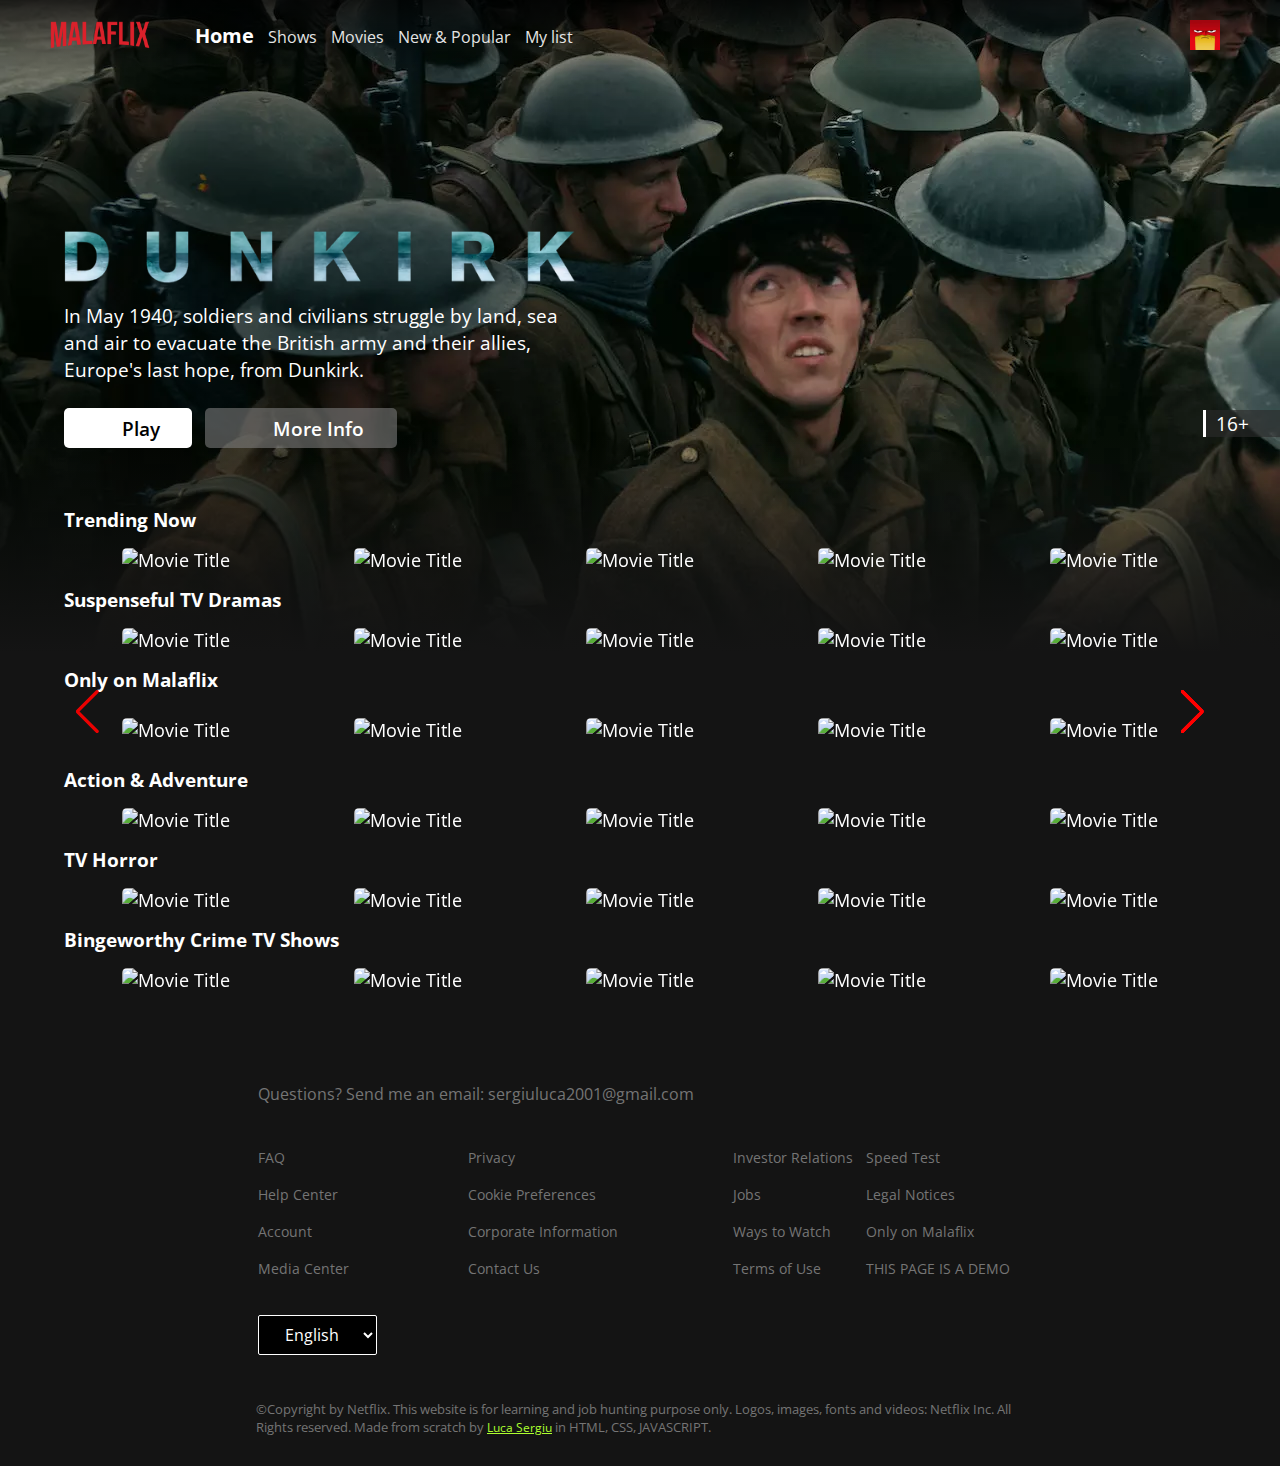
==== pages/browse.html @ c10a86ba "Add files via upload" ====
<!DOCTYPE html>
<html lang="en">
<head>
    <meta charset="UTF-8">
    <meta http-equiv="X-UA-Compatible" content="IE=edge">
    <meta name="viewport" content="width=device-width,initial-scale=1,maximum-scale=1,user-scalable=no">
    <meta http-equiv="X-UA-Compatible" content="IE=edge,chrome=1">
    <meta name="HandheldFriendly" content="true">
    <meta name="Description" content="Malaflix - Profiles">
    <title>Malaflix - Browse</title>
    <link rel="icon" href="/images/icon.webp">
    <meta content="watch movies, movies online, watch TV, TV online, TV shows online, watch TV shows, stream movies, stream tv, instant streaming, watch online, movies, watch movies Romania, watch TV online, no download, full length movies" name="keywords">
    <meta content="Watch Malaflix movies &amp; TV shows online or stream right to your smart TV, game console, PC, Mac, mobile, tablet and more." name="description">
    <link rel="stylesheet" href="/css/browse.css" type="text/css">
    <script type="module" src="https://unpkg.com/ionicons@5.5.2/dist/ionicons/ionicons.esm.js"></script>
    <script nomodule src="https://unpkg.com/ionicons@5.5.2/dist/ionicons/ionicons.js"></script>

    <link rel="stylesheet" href="https://unpkg.com/swiper/swiper-bundle.css" />
    <link rel="stylesheet" href="https://unpkg.com/swiper/swiper-bundle.min.css" />

    <script src="https://unpkg.com/swiper/swiper-bundle.js"></script>
    <script src="https://unpkg.com/swiper/swiper-bundle.min.js"></script>
    <!-- Include Handlebars from a CDN -->
    <script src="https://cdn.jsdelivr.net/npm/handlebars@latest/dist/handlebars.js"></script>

</head>
<body>
    <div id="header" class="">
            <div class="hleft">
                    <div class="menu-box">
                        <div id="btn-menu" class="dropbtn-menu" onclick="show2()">
                            <button>
                                <ion-icon name="menu"></ion-icon>
                            </button>                            
                        </div>                     
                        <div id="drp-cont-menu" class="dropdown-content-menu">
                            <div class="links-3">
                                <a class="active" href="#">Home</a>    
                                <a href="#">Shows</a>   
                                <a href="#">Movies</a>         
                                <a href="#">New & Popular</a>
                                <a href="#">My list</a>
                            </div>
                        </div>
                    </div>     
                <a href="#main">
                    <img id="logoimg" class="logo" src="/images/malaflix-logo.webp" alt="">
                </a>
                <div class="links">
                    <a class="active" href="#">Home</a>    
                    <a href="#">Shows</a>   
                    <a href="#">Movies</a>         
                    <a href="#">New & Popular</a>
                    <a href="#">My list</a>
                </div>
                <div class="links-drp" onclick="shown4()">
                    <a class="browse-link" href="#">Browse</a>
                    <div id="browse-lk" class="links links-2">
                        <a class="active" href="#">Home</a>    
                        <a href="#">Shows</a>   
                        <a href="#">Movies</a>         
                        <a href="#">New & Popular</a>
                        <a href="#">My list</a>
                    </div>                    
                </div>
            </div>
            <div class="hright">
                <div class="search-box">
                        <form id="search-form" action="GET">
                            <input class="search-input-hidden" type="search" name="" id="search-input" placeholder="Titles, persons, genres">
                        </form>                      
                    <button onclick="show()">                      
                        <ion-icon name="search-sharp"></ion-icon>
                    </button>
                </div>
                <div class="notification-box">
                    <div class="dropdown-notfication">
                        <div class="dropbtn-notification" onclick="shown1()">
                            <button>
                                <ion-icon name="notifications-sharp"></ion-icon>
                            </button>                            
                        </div>
                        <div id="not-main-div" class="arrow-drp">
                            <div class="arrow">
                                <ion-icon name="caret-up-sharp"></ion-icon>
                            </div>                        
                        <div class="dropdown-content-notification">
                            <div class="card">
                                <img src="/images/notification-1.webp" alt="">
                                <div class="card-text">
                                    <p class="card-header">Reminder: New arrival!</p>
                                    <p class="card-main">Apollo 11</p>
                                    <p class="card-footer">4 days ago</p>
                                </div>
                            </div>
                            <div class="card">
                                <img src="/images/notification-2.webp" alt="">
                                <div class="card-text">
                                    <p class="card-header">Available now!</p>
                                    <p class="card-main">Season 2</p>
                                    <p class="card-footer">1 month ago</p>
                                </div>
                            </div>
                            <div class="card">
                                <img src="/images/notification-3.webp" alt="">
                                <div class="card-text">
                                    <p class="card-header">Reminder: New arrival!</p>
                                    <p class="card-main">Ex Machina</p>
                                    <p class="card-footer">3 weeks ago</p>
                                </div>
                            </div>         
                            <div class="card">
                                <img src="/images/notification-4.webp" alt="">
                                <div class="card-text">
                                    <p class="card-header">Available now!</p>
                                    <p class="card-main">Season 3</p>
                                    <p class="card-footer">2 months ago</p>
                                </div>
                            </div>
                            <div class="card">
                                <img src="/images/notification-5.webp" alt="">
                                <div class="card-text">
                                    <p class="card-header">Reminder: New arrival!</p>
                                    <p class="card-main">Awake</p>
                                    <p class="card-footer">1 week ago</p>
                                </div>
                            </div>                                                                                                       
                        </div>                            

                        </div>
                    </div>
                </div>
                <div class="top-settings">
                    <div class="dropdown">
                        <div class="dropbtn" onclick="shown3();rotate2()" onmouseover="rotate1()" onmouseout="rotate1()">
                            <img src="/images/Avatar_07.webp" alt="">
                            <ion-icon id="prof-arrow" class="" name="caret-down-sharp"></ion-icon>
                        </div>
                        <div id="prof-cont" class="dropdown-content" onmouseover="rotate1()" onmouseout="rotate1()">
                            <div class="drp-content">
                                <div class="all-profiles">
                                    <div class="profile">
                                    <img src="/images/Avatar_01.webp" alt="">
                                    <p>Luca Sergiu 1</p>
                                    </div>
                                    <div class="profile">
                                    <img src="/images/Avatar_07.webp" alt="">
                                    <p>Luca Sergiu 2</p>
                                    </div>
                                    <div class="profile">
                                    <img src="/images/Avatar_03.webp" alt="">
                                    <p>Luca Sergiu 3</p>
                                    </div>
                                </div>
                                <div class="manage">
                                    <a href="#">Manage profiles</a> 
                                </div>                                                 
                                <hr>
                                <div class="account-part-menu">
                                    
                                    <div class="acc-a">
                                        <a href="#">Account</a> 
                                    </div> 
                                    <div class="acc-a">
                                        <a href="#">Help Center</a> 
                                    </div> 
                                    <div class="acc-a">
                                        <a href="/index.html">Sign out of Malaflix</a> 
                                </div>                                                                     
                                </div>
                                </div>
                        </div>

                    </div>
                </div>
            </div>
    </div>
    <div id="main">
        <div class="billboard">         
            <div class="image-and-video">
                <div class="title-bg-1">
                </div>
                <div class="title-bg-2">
                </div>                   
                <div id="ti" class="title-image show-billboard">
                    <img  src="/images/browse-images/title-image.webp" alt="">
                </div>
                <div id="tv" class="title-video">
                    <video id="tvp" src="/videos/dunkirk.webm" playinline muted></video>
                </div>
            </div>

            <div id="ldn" class="logo-description">
                <div id="t-logo" class="title-logo">
                    <img src="/images/browse-images/title-logo.webp" alt="">
                </div>
                <div id="t-description" class="title-description">
                    <p>In May 1940, soldiers and civilians struggle by land, sea and air to evacuate the British army and their allies, Europe's last hope, from Dunkirk.</p>
                </div>
                <div class="title-buttons">
                    <div class="play-btn">
                        <ion-icon name="play"></ion-icon>
                        <a href="#">Play</a>
                    </div>
                    <div class="more-info-btn">
                        <ion-icon name="information-circle-outline"></ion-icon>
                        <a href="#">More Info</a>
                    </div>
                </div>                
            </div>
            <div class="rva-buttons">
                <div class="replay-volume-buttons">
                    <ion-icon id="replay" name="reload-circle-outline"></ion-icon>
                    <ion-icon id="volume-on" name="volume-high-outline"></ion-icon>
                    <ion-icon id="volume-off" name="volume-mute-outline"></ion-icon>
                </div>
                <div class="age-block">
                    <p><span class="age"></span>16+</span></p>
                </div>                
            </div>
        </div>
    </div>

    <div class="sliders">
    <div class="malaflix-slider">
    <h2>Trending Now</h2>
    <div class="swiper-container swiper-container-normal">
        <div class="swiper-wrapper">
        <div class="swiper-slide" >
            <img src="" alt="Movie Title">
            <video preload="none" src="" alt="movie-video" playinline></video>
            <div class="video-details">
                <div class="video-details-buttons">
                    <div class="main-video-btns">
                        <ion-icon class="play" name="play" onclick="videoBtnPlay(this)"></ion-icon>
                        <ion-icon class="add" name="add" onclick="videoBtnAdd(this)"></ion-icon>
                        <ion-icon class="like" name="heart-outline" onclick="videoBtnLike(this)"></ion-icon>
                        <ion-icon class="dislike" name="heart-dislike-outline" onclick="videoBtnDislike(this)"></ion-icon>
                    </div>
                    <div class="info-right-btn">
                        <ion-icon name="chevron-down-outline"></ion-icon>
                    </div>                                                                                                                
                    
                </div>
                <div class="video-rating">
                    <p class="match"><span class="match-percent">98</span>% Match</p>
                    <p class="age">16+</p>
                    <p class="seasons">1 Season</p>
                    <p class="quality">HD</p>
                </div>
                <div class="video-genres">
                    <ul>
                        <li><span class="genre1">Dark</span></li>
                        <li><span class="genre2">Docuseries</span></li>
                        <li><span class="genre3">War</span></li>
                    </ul>                        
                </div>
            </div>            
        </div>
        <div class="swiper-slide" >
            <img src="" alt="Movie Title">
            <video preload="none" src="" alt="movie-video" playinline></video>
            <div class="video-details">
                <div class="video-details-buttons">
                    <div class="main-video-btns">
                        <ion-icon class="play" name="play" onclick="videoBtnPlay(this)"></ion-icon>
                        <ion-icon class="add" name="add" onclick="videoBtnAdd(this)"></ion-icon>
                        <ion-icon class="like" name="heart-outline" onclick="videoBtnLike(this)"></ion-icon>
                        <ion-icon class="dislike" name="heart-dislike-outline" onclick="videoBtnDislike(this)"></ion-icon>
                    </div>
                    <div class="info-right-btn">
                        <ion-icon name="chevron-down-outline"></ion-icon>
                    </div>                                                                                                                
                    
                </div>
                <div class="video-rating">
                    <p class="match"><span class="match-percent">98</span>% Match</p>
                    <p class="age">16+</p>
                    <p class="seasons">1 Season</p>
                    <p class="quality">HD</p>
                </div>
                <div class="video-genres">
                    <ul>
                        <li><span class="genre1">Dark</span></li>
                        <li><span class="genre2">Docuseries</span></li>
                        <li><span class="genre3">War</span></li>
                    </ul>                        
                </div>
            </div>            
        </div>
        <div class="swiper-slide" >
            <img src="" alt="Movie Title">
            <video preload="none" src="" alt="movie-video" playinline></video>
            <div class="video-details">
                <div class="video-details-buttons">
                    <div class="main-video-btns">
                        <ion-icon class="play" name="play" onclick="videoBtnPlay(this)"></ion-icon>
                        <ion-icon class="add" name="add" onclick="videoBtnAdd(this)"></ion-icon>
                        <ion-icon class="like" name="heart-outline" onclick="videoBtnLike(this)"></ion-icon>
                        <ion-icon class="dislike" name="heart-dislike-outline" onclick="videoBtnDislike(this)"></ion-icon>
                    </div>
                    <div class="info-right-btn">
                        <ion-icon name="chevron-down-outline"></ion-icon>
                    </div>                                                                                                                
                    
                </div>
                <div class="video-rating">
                    <p class="match"><span class="match-percent">98</span>% Match</p>
                    <p class="age">16+</p>
                    <p class="seasons">1 Season</p>
                    <p class="quality">HD</p>
                </div>
                <div class="video-genres">
                    <ul>
                        <li><span class="genre1">Dark</span></li>
                        <li><span class="genre2">Docuseries</span></li>
                        <li><span class="genre3">War</span></li>
                    </ul>                        
                </div>
            </div>            
        </div>
        <div class="swiper-slide" >
            <img src="" alt="Movie Title">
            <video preload="none" src="" alt="movie-video" playinline></video>
            <div class="video-details">
                <div class="video-details-buttons">
                    <div class="main-video-btns">
                        <ion-icon class="play" name="play" onclick="videoBtnPlay(this)"></ion-icon>
                        <ion-icon class="add" name="add" onclick="videoBtnAdd(this)"></ion-icon>
                        <ion-icon class="like" name="heart-outline" onclick="videoBtnLike(this)"></ion-icon>
                        <ion-icon class="dislike" name="heart-dislike-outline" onclick="videoBtnDislike(this)"></ion-icon>
                    </div>
                    <div class="info-right-btn">
                        <ion-icon name="chevron-down-outline"></ion-icon>
                    </div>                                                                                                                
                    
                </div>
                <div class="video-rating">
                    <p class="match"><span class="match-percent">98</span>% Match</p>
                    <p class="age">16+</p>
                    <p class="seasons">1 Season</p>
                    <p class="quality">HD</p>
                </div>
                <div class="video-genres">
                    <ul>
                        <li><span class="genre1">Dark</span></li>
                        <li><span class="genre2">Docuseries</span></li>
                        <li><span class="genre3">War</span></li>
                    </ul>                        
                </div>
            </div>            
        </div>
        <div class="swiper-slide" >
            <img src="" alt="Movie Title">
            <video preload="none" src="" alt="movie-video" playinline></video>
            <div class="video-details">
                <div class="video-details-buttons">
                    <div class="main-video-btns">
                        <ion-icon class="play" name="play" onclick="videoBtnPlay(this)"></ion-icon>
                        <ion-icon class="add" name="add" onclick="videoBtnAdd(this)"></ion-icon>
                        <ion-icon class="like" name="heart-outline" onclick="videoBtnLike(this)"></ion-icon>
                        <ion-icon class="dislike" name="heart-dislike-outline" onclick="videoBtnDislike(this)"></ion-icon>
                    </div>
                    <div class="info-right-btn">
                        <ion-icon name="chevron-down-outline"></ion-icon>
                    </div>                                                                                                                
                    
                </div>
                <div class="video-rating">
                    <p class="match"><span class="match-percent">98</span>% Match</p>
                    <p class="age">16+</p>
                    <p class="seasons">1 Season</p>
                    <p class="quality">HD</p>
                </div>
                <div class="video-genres">
                    <ul>
                        <li><span class="genre1">Dark</span></li>
                        <li><span class="genre2">Docuseries</span></li>
                        <li><span class="genre3">War</span></li>
                    </ul>                        
                </div>
            </div>            
        </div>
        <div class="swiper-slide" >
            <img src="" alt="Movie Title">
            <video preload="none" src="" alt="movie-video" playinline></video>
            <div class="video-details">
                <div class="video-details-buttons">
                    <div class="main-video-btns">
                        <ion-icon class="play" name="play" onclick="videoBtnPlay(this)"></ion-icon>
                        <ion-icon class="add" name="add" onclick="videoBtnAdd(this)"></ion-icon>
                        <ion-icon class="like" name="heart-outline" onclick="videoBtnLike(this)"></ion-icon>
                        <ion-icon class="dislike" name="heart-dislike-outline" onclick="videoBtnDislike(this)"></ion-icon>
                    </div>
                    <div class="info-right-btn">
                        <ion-icon name="chevron-down-outline"></ion-icon>
                    </div>                                                                                                                
                    
                </div>
                <div class="video-rating">
                    <p class="match"><span class="match-percent">98</span>% Match</p>
                    <p class="age">16+</p>
                    <p class="seasons">1 Season</p>
                    <p class="quality">HD</p>
                </div>
                <div class="video-genres">
                    <ul>
                        <li><span class="genre1">Dark</span></li>
                        <li><span class="genre2">Docuseries</span></li>
                        <li><span class="genre3">War</span></li>
                    </ul>                        
                </div>
            </div>            
        </div>
        <div class="swiper-slide" >
            <img src="" alt="Movie Title">
            <video preload="none" src="" alt="movie-video" playinline></video>
            <div class="video-details">
                <div class="video-details-buttons">
                    <div class="main-video-btns">
                        <ion-icon class="play" name="play" onclick="videoBtnPlay(this)"></ion-icon>
                        <ion-icon class="add" name="add" onclick="videoBtnAdd(this)"></ion-icon>
                        <ion-icon class="like" name="heart-outline" onclick="videoBtnLike(this)"></ion-icon>
                        <ion-icon class="dislike" name="heart-dislike-outline" onclick="videoBtnDislike(this)"></ion-icon>
                    </div>
                    <div class="info-right-btn">
                        <ion-icon name="chevron-down-outline"></ion-icon>
                    </div>                                                                                                                
                    
                </div>
                <div class="video-rating">
                    <p class="match"><span class="match-percent">98</span>% Match</p>
                    <p class="age">16+</p>
                    <p class="seasons">1 Season</p>
                    <p class="quality">HD</p>
                </div>
                <div class="video-genres">
                    <ul>
                        <li><span class="genre1">Dark</span></li>
                        <li><span class="genre2">Docuseries</span></li>
                        <li><span class="genre3">War</span></li>
                    </ul>                        
                </div>
            </div>            
        </div>
        <div class="swiper-slide" >
            <img src="" alt="Movie Title">
            <video preload="none" src="" alt="movie-video" playinline></video>
            <div class="video-details">
                <div class="video-details-buttons">
                    <div class="main-video-btns">
                        <ion-icon class="play" name="play" onclick="videoBtnPlay(this)"></ion-icon>
                        <ion-icon class="add" name="add" onclick="videoBtnAdd(this)"></ion-icon>
                        <ion-icon class="like" name="heart-outline" onclick="videoBtnLike(this)"></ion-icon>
                        <ion-icon class="dislike" name="heart-dislike-outline" onclick="videoBtnDislike(this)"></ion-icon>
                    </div>
                    <div class="info-right-btn">
                        <ion-icon name="chevron-down-outline"></ion-icon>
                    </div>                                                                                                                
                    
                </div>
                <div class="video-rating">
                    <p class="match"><span class="match-percent">98</span>% Match</p>
                    <p class="age">16+</p>
                    <p class="seasons">1 Season</p>
                    <p class="quality">HD</p>
                </div>
                <div class="video-genres">
                    <ul>
                        <li><span class="genre1">Dark</span></li>
                        <li><span class="genre2">Docuseries</span></li>
                        <li><span class="genre3">War</span></li>
                    </ul>                        
                </div>
            </div>            
        </div>
        <div class="swiper-slide" >
            <img src="" alt="Movie Title">
            <video preload="none" src="" alt="movie-video" playinline></video>
            <div class="video-details">
                <div class="video-details-buttons">
                    <div class="main-video-btns">
                        <ion-icon class="play" name="play" onclick="videoBtnPlay(this)"></ion-icon>
                        <ion-icon class="add" name="add" onclick="videoBtnAdd(this)"></ion-icon>
                        <ion-icon class="like" name="heart-outline" onclick="videoBtnLike(this)"></ion-icon>
                        <ion-icon class="dislike" name="heart-dislike-outline" onclick="videoBtnDislike(this)"></ion-icon>
                    </div>
                    <div class="info-right-btn">
                        <ion-icon name="chevron-down-outline"></ion-icon>
                    </div>                                                                                                                
                    
                </div>
                <div class="video-rating">
                    <p class="match"><span class="match-percent">98</span>% Match</p>
                    <p class="age">16+</p>
                    <p class="seasons">1 Season</p>
                    <p class="quality">HD</p>
                </div>
                <div class="video-genres">
                    <ul>
                        <li><span class="genre1">Dark</span></li>
                        <li><span class="genre2">Docuseries</span></li>
                        <li><span class="genre3">War</span></li>
                    </ul>                        
                </div>
            </div>            
        </div>
        <div class="swiper-slide" >
            <img src="" alt="Movie Title">
            <video preload="none" src="" alt="movie-video" playinline></video>
            <div class="video-details">
                <div class="video-details-buttons">
                    <div class="main-video-btns">
                        <ion-icon class="play" name="play" onclick="videoBtnPlay(this)"></ion-icon>
                        <ion-icon class="add" name="add" onclick="videoBtnAdd(this)"></ion-icon>
                        <ion-icon class="like" name="heart-outline" onclick="videoBtnLike(this)"></ion-icon>
                        <ion-icon class="dislike" name="heart-dislike-outline" onclick="videoBtnDislike(this)"></ion-icon>
                    </div>
                    <div class="info-right-btn">
                        <ion-icon name="chevron-down-outline"></ion-icon>
                    </div>                                                                                                                
                    
                </div>
                <div class="video-rating">
                    <p class="match"><span class="match-percent">98</span>% Match</p>
                    <p class="age">16+</p>
                    <p class="seasons">1 Season</p>
                    <p class="quality">HD</p>
                </div>
                <div class="video-genres">
                    <ul>
                        <li><span class="genre1">Dark</span></li>
                        <li><span class="genre2">Docuseries</span></li>
                        <li><span class="genre3">War</span></li>
                    </ul>                        
                </div>
            </div>            
        </div>
        <div class="swiper-slide" >
            <img src="" alt="Movie Title">
            <video preload="none" src="" alt="movie-video" playinline></video>
            <div class="video-details">
                <div class="video-details-buttons">
                    <div class="main-video-btns">
                        <ion-icon class="play" name="play" onclick="videoBtnPlay(this)"></ion-icon>
                        <ion-icon class="add" name="add" onclick="videoBtnAdd(this)"></ion-icon>
                        <ion-icon class="like" name="heart-outline" onclick="videoBtnLike(this)"></ion-icon>
                        <ion-icon class="dislike" name="heart-dislike-outline" onclick="videoBtnDislike(this)"></ion-icon>
                    </div>
                    <div class="info-right-btn">
                        <ion-icon name="chevron-down-outline"></ion-icon>
                    </div>                                                                                                                
                    
                </div>
                <div class="video-rating">
                    <p class="match"><span class="match-percent">98</span>% Match</p>
                    <p class="age">16+</p>
                    <p class="seasons">1 Season</p>
                    <p class="quality">HD</p>
                </div>
                <div class="video-genres">
                    <ul>
                        <li><span class="genre1">Dark</span></li>
                        <li><span class="genre2">Docuseries</span></li>
                        <li><span class="genre3">War</span></li>
                    </ul>                        
                </div>
            </div>            
        </div>                                                                                
        
        </div>
        <div class="swiper-button-next"></div>
        <div class="swiper-button-prev"></div>
    </div>
    </div>

    <div class="malaflix-slider">
    <h2>Suspenseful TV Dramas</h2>
    <div class="swiper-container swiper-container-normal">
        <div class="swiper-wrapper">
        <div class="swiper-slide" >
            <img src="" alt="Movie Title">
            <video preload="none" src="" alt="movie-video" playinline></video>
            <div class="video-details">
                <div class="video-details-buttons">
                    <div class="main-video-btns">
                        <ion-icon class="play" name="play" onclick="videoBtnPlay(this)"></ion-icon>
                        <ion-icon class="add" name="add" onclick="videoBtnAdd(this)"></ion-icon>
                        <ion-icon class="like" name="heart-outline" onclick="videoBtnLike(this)"></ion-icon>
                        <ion-icon class="dislike" name="heart-dislike-outline" onclick="videoBtnDislike(this)"></ion-icon>
                    </div>
                    <div class="info-right-btn">
                        <ion-icon name="chevron-down-outline"></ion-icon>
                    </div>                                                                                                                
                    
                </div>
                <div class="video-rating">
                    <p class="match"><span class="match-percent">98</span>% Match</p>
                    <p class="age">16+</p>
                    <p class="seasons">1 Season</p>
                    <p class="quality">HD</p>
                </div>
                <div class="video-genres">
                    <ul>
                        <li><span class="genre1">Dark</span></li>
                        <li><span class="genre2">Docuseries</span></li>
                        <li><span class="genre3">War</span></li>
                    </ul>                        
                </div>
            </div>            
        </div>
        <div class="swiper-slide" >
            <img src="" alt="Movie Title">
            <video preload="none" src="" alt="movie-video" playinline></video>
            <div class="video-details">
                <div class="video-details-buttons">
                    <div class="main-video-btns">
                        <ion-icon class="play" name="play" onclick="videoBtnPlay(this)"></ion-icon>
                        <ion-icon class="add" name="add" onclick="videoBtnAdd(this)"></ion-icon>
                        <ion-icon class="like" name="heart-outline" onclick="videoBtnLike(this)"></ion-icon>
                        <ion-icon class="dislike" name="heart-dislike-outline" onclick="videoBtnDislike(this)"></ion-icon>
                    </div>
                    <div class="info-right-btn">
                        <ion-icon name="chevron-down-outline"></ion-icon>
                    </div>                                                                                                                
                    
                </div>
                <div class="video-rating">
                    <p class="match"><span class="match-percent">98</span>% Match</p>
                    <p class="age">16+</p>
                    <p class="seasons">1 Season</p>
                    <p class="quality">HD</p>
                </div>
                <div class="video-genres">
                    <ul>
                        <li><span class="genre1">Dark</span></li>
                        <li><span class="genre2">Docuseries</span></li>
                        <li><span class="genre3">War</span></li>
                    </ul>                        
                </div>
            </div>            
        </div>
        <div class="swiper-slide" >
            <img src="" alt="Movie Title">
            <video preload="none" src="" alt="movie-video" playinline></video>
            <div class="video-details">
                <div class="video-details-buttons">
                    <div class="main-video-btns">
                        <ion-icon class="play" name="play" onclick="videoBtnPlay(this)"></ion-icon>
                        <ion-icon class="add" name="add" onclick="videoBtnAdd(this)"></ion-icon>
                        <ion-icon class="like" name="heart-outline" onclick="videoBtnLike(this)"></ion-icon>
                        <ion-icon class="dislike" name="heart-dislike-outline" onclick="videoBtnDislike(this)"></ion-icon>
                    </div>
                    <div class="info-right-btn">
                        <ion-icon name="chevron-down-outline"></ion-icon>
                    </div>                                                                                                                
                    
                </div>
                <div class="video-rating">
                    <p class="match"><span class="match-percent">98</span>% Match</p>
                    <p class="age">16+</p>
                    <p class="seasons">1 Season</p>
                    <p class="quality">HD</p>
                </div>
                <div class="video-genres">
                    <ul>
                        <li><span class="genre1">Dark</span></li>
                        <li><span class="genre2">Docuseries</span></li>
                        <li><span class="genre3">War</span></li>
                    </ul>                        
                </div>
            </div>            
        </div>
        <div class="swiper-slide" >
            <img src="" alt="Movie Title">
            <video preload="none" src="" alt="movie-video" playinline></video>
            <div class="video-details">
                <div class="video-details-buttons">
                    <div class="main-video-btns">
                        <ion-icon class="play" name="play" onclick="videoBtnPlay(this)"></ion-icon>
                        <ion-icon class="add" name="add" onclick="videoBtnAdd(this)"></ion-icon>
                        <ion-icon class="like" name="heart-outline" onclick="videoBtnLike(this)"></ion-icon>
                        <ion-icon class="dislike" name="heart-dislike-outline" onclick="videoBtnDislike(this)"></ion-icon>
                    </div>
                    <div class="info-right-btn">
                        <ion-icon name="chevron-down-outline"></ion-icon>
                    </div>                                                                                                                
                    
                </div>
                <div class="video-rating">
                    <p class="match"><span class="match-percent">98</span>% Match</p>
                    <p class="age">16+</p>
                    <p class="seasons">1 Season</p>
                    <p class="quality">HD</p>
                </div>
                <div class="video-genres">
                    <ul>
                        <li><span class="genre1">Dark</span></li>
                        <li><span class="genre2">Docuseries</span></li>
                        <li><span class="genre3">War</span></li>
                    </ul>                        
                </div>
            </div>            
        </div>
        <div class="swiper-slide" >
            <img src="" alt="Movie Title">
            <video preload="none" src="" alt="movie-video" playinline></video>
            <div class="video-details">
                <div class="video-details-buttons">
                    <div class="main-video-btns">
                        <ion-icon class="play" name="play" onclick="videoBtnPlay(this)"></ion-icon>
                        <ion-icon class="add" name="add" onclick="videoBtnAdd(this)"></ion-icon>
                        <ion-icon class="like" name="heart-outline" onclick="videoBtnLike(this)"></ion-icon>
                        <ion-icon class="dislike" name="heart-dislike-outline" onclick="videoBtnDislike(this)"></ion-icon>
                    </div>
                    <div class="info-right-btn">
                        <ion-icon name="chevron-down-outline"></ion-icon>
                    </div>                                                                                                                
                    
                </div>
                <div class="video-rating">
                    <p class="match"><span class="match-percent">98</span>% Match</p>
                    <p class="age">16+</p>
                    <p class="seasons">1 Season</p>
                    <p class="quality">HD</p>
                </div>
                <div class="video-genres">
                    <ul>
                        <li><span class="genre1">Dark</span></li>
                        <li><span class="genre2">Docuseries</span></li>
                        <li><span class="genre3">War</span></li>
                    </ul>                        
                </div>
            </div>            
        </div>
        <div class="swiper-slide" >
            <img src="" alt="Movie Title">
            <video preload="none" src="" alt="movie-video" playinline></video>
            <div class="video-details">
                <div class="video-details-buttons">
                    <div class="main-video-btns">
                        <ion-icon class="play" name="play" onclick="videoBtnPlay(this)"></ion-icon>
                        <ion-icon class="add" name="add" onclick="videoBtnAdd(this)"></ion-icon>
                        <ion-icon class="like" name="heart-outline" onclick="videoBtnLike(this)"></ion-icon>
                        <ion-icon class="dislike" name="heart-dislike-outline" onclick="videoBtnDislike(this)"></ion-icon>
                    </div>
                    <div class="info-right-btn">
                        <ion-icon name="chevron-down-outline"></ion-icon>
                    </div>                                                                                                                
                    
                </div>
                <div class="video-rating">
                    <p class="match"><span class="match-percent">98</span>% Match</p>
                    <p class="age">16+</p>
                    <p class="seasons">1 Season</p>
                    <p class="quality">HD</p>
                </div>
                <div class="video-genres">
                    <ul>
                        <li><span class="genre1">Dark</span></li>
                        <li><span class="genre2">Docuseries</span></li>
                        <li><span class="genre3">War</span></li>
                    </ul>                        
                </div>
            </div>            
        </div>
        <div class="swiper-slide" >
            <img src="" alt="Movie Title">
            <video preload="none" src="" alt="movie-video" playinline></video>
            <div class="video-details">
                <div class="video-details-buttons">
                    <div class="main-video-btns">
                        <ion-icon class="play" name="play" onclick="videoBtnPlay(this)"></ion-icon>
                        <ion-icon class="add" name="add" onclick="videoBtnAdd(this)"></ion-icon>
                        <ion-icon class="like" name="heart-outline" onclick="videoBtnLike(this)"></ion-icon>
                        <ion-icon class="dislike" name="heart-dislike-outline" onclick="videoBtnDislike(this)"></ion-icon>
                    </div>
                    <div class="info-right-btn">
                        <ion-icon name="chevron-down-outline"></ion-icon>
                    </div>                                                                                                                
                    
                </div>
                <div class="video-rating">
                    <p class="match"><span class="match-percent">98</span>% Match</p>
                    <p class="age">16+</p>
                    <p class="seasons">1 Season</p>
                    <p class="quality">HD</p>
                </div>
                <div class="video-genres">
                    <ul>
                        <li><span class="genre1">Dark</span></li>
                        <li><span class="genre2">Docuseries</span></li>
                        <li><span class="genre3">War</span></li>
                    </ul>                        
                </div>
            </div>            
        </div>
        <div class="swiper-slide" >
            <img src="" alt="Movie Title">
            <video preload="none" src="" alt="movie-video" playinline></video>
            <div class="video-details">
                <div class="video-details-buttons">
                    <div class="main-video-btns">
                        <ion-icon class="play" name="play" onclick="videoBtnPlay(this)"></ion-icon>
                        <ion-icon class="add" name="add" onclick="videoBtnAdd(this)"></ion-icon>
                        <ion-icon class="like" name="heart-outline" onclick="videoBtnLike(this)"></ion-icon>
                        <ion-icon class="dislike" name="heart-dislike-outline" onclick="videoBtnDislike(this)"></ion-icon>
                    </div>
                    <div class="info-right-btn">
                        <ion-icon name="chevron-down-outline"></ion-icon>
                    </div>                                                                                                                
                    
                </div>
                <div class="video-rating">
                    <p class="match"><span class="match-percent">98</span>% Match</p>
                    <p class="age">16+</p>
                    <p class="seasons">1 Season</p>
                    <p class="quality">HD</p>
                </div>
                <div class="video-genres">
                    <ul>
                        <li><span class="genre1">Dark</span></li>
                        <li><span class="genre2">Docuseries</span></li>
                        <li><span class="genre3">War</span></li>
                    </ul>                        
                </div>
            </div>            
        </div>
        <div class="swiper-slide" >
            <img src="" alt="Movie Title">
            <video preload="none" src="" alt="movie-video" playinline></video>
            <div class="video-details">
                <div class="video-details-buttons">
                    <div class="main-video-btns">
                        <ion-icon class="play" name="play" onclick="videoBtnPlay(this)"></ion-icon>
                        <ion-icon class="add" name="add" onclick="videoBtnAdd(this)"></ion-icon>
                        <ion-icon class="like" name="heart-outline" onclick="videoBtnLike(this)"></ion-icon>
                        <ion-icon class="dislike" name="heart-dislike-outline" onclick="videoBtnDislike(this)"></ion-icon>
                    </div>
                    <div class="info-right-btn">
                        <ion-icon name="chevron-down-outline"></ion-icon>
                    </div>                                                                                                                
                    
                </div>
                <div class="video-rating">
                    <p class="match"><span class="match-percent">98</span>% Match</p>
                    <p class="age">16+</p>
                    <p class="seasons">1 Season</p>
                    <p class="quality">HD</p>
                </div>
                <div class="video-genres">
                    <ul>
                        <li><span class="genre1">Dark</span></li>
                        <li><span class="genre2">Docuseries</span></li>
                        <li><span class="genre3">War</span></li>
                    </ul>                        
                </div>
            </div>            
        </div>
        <div class="swiper-slide" >
            <img src="" alt="Movie Title">
            <video preload="none" src="" alt="movie-video" playinline></video>
            <div class="video-details">
                <div class="video-details-buttons">
                    <div class="main-video-btns">
                        <ion-icon class="play" name="play" onclick="videoBtnPlay(this)"></ion-icon>
                        <ion-icon class="add" name="add" onclick="videoBtnAdd(this)"></ion-icon>
                        <ion-icon class="like" name="heart-outline" onclick="videoBtnLike(this)"></ion-icon>
                        <ion-icon class="dislike" name="heart-dislike-outline" onclick="videoBtnDislike(this)"></ion-icon>
                    </div>
                    <div class="info-right-btn">
                        <ion-icon name="chevron-down-outline"></ion-icon>
                    </div>                                                                                                                
                    
                </div>
                <div class="video-rating">
                    <p class="match"><span class="match-percent">98</span>% Match</p>
                    <p class="age">16+</p>
                    <p class="seasons">1 Season</p>
                    <p class="quality">HD</p>
                </div>
                <div class="video-genres">
                    <ul>
                        <li><span class="genre1">Dark</span></li>
                        <li><span class="genre2">Docuseries</span></li>
                        <li><span class="genre3">War</span></li>
                    </ul>                        
                </div>
            </div>            
        </div>
        <div class="swiper-slide" >
            <img src="" alt="Movie Title">
            <video preload="none" src="" alt="movie-video" playinline></video>
            <div class="video-details">
                <div class="video-details-buttons">
                    <div class="main-video-btns">
                        <ion-icon class="play" name="play" onclick="videoBtnPlay(this)"></ion-icon>
                        <ion-icon class="add" name="add" onclick="videoBtnAdd(this)"></ion-icon>
                        <ion-icon class="like" name="heart-outline" onclick="videoBtnLike(this)"></ion-icon>
                        <ion-icon class="dislike" name="heart-dislike-outline" onclick="videoBtnDislike(this)"></ion-icon>
                    </div>
                    <div class="info-right-btn">
                        <ion-icon name="chevron-down-outline"></ion-icon>
                    </div>                                                                                                                
                    
                </div>
                <div class="video-rating">
                    <p class="match"><span class="match-percent">98</span>% Match</p>
                    <p class="age">16+</p>
                    <p class="seasons">1 Season</p>
                    <p class="quality">HD</p>
                </div>
                <div class="video-genres">
                    <ul>
                        <li><span class="genre1">Dark</span></li>
                        <li><span class="genre2">Docuseries</span></li>
                        <li><span class="genre3">War</span></li>
                    </ul>                        
                </div>
            </div>            
        </div>                                                                                
        
        </div>
        <div class="swiper-button-next"></div>
        <div class="swiper-button-prev"></div>
    </div>
    </div>
    
    <div class="malaflix-slider special-slider">
    <h2>Only on Malaflix</h2>
    <div class="swiper-container swiper-container-special">
        <div class="swiper-wrapper">
        <div class="swiper-slide specialSlide" >
            <img class="mainImage" src="" alt="Movie Title">
            <video class="mainVideo" preload="none" src="" alt="movie-video" playinline></video>
            <img class="altImg" src="" alt="altimg">
            <video class="altVideo" preload="none" src="" alt="alt-video" muted></video>
            <div class="video-details">
                <div class="video-details-buttons">
                    <div class="main-video-btns">
                        <ion-icon class="play" name="play" onclick="videoBtnPlay(this)"></ion-icon>
                        <ion-icon class="add" name="add" onclick="videoBtnAdd(this)"></ion-icon>
                        <ion-icon class="like" name="heart-outline" onclick="videoBtnLike(this)"></ion-icon>
                        <ion-icon class="dislike" name="heart-dislike-outline" onclick="videoBtnDislike(this)"></ion-icon>
                    </div>
                    <div class="info-right-btn">
                        <ion-icon name="chevron-down-outline"></ion-icon>
                    </div>                                                                                                                
                    
                </div>
                <div class="video-rating">
                    <p class="match"><span class="match-percent">98</span>% Match</p>
                    <p class="age">16+</p>
                    <p class="seasons">1 Season</p>
                    <p class="quality">HD</p>
                </div>
                <div class="video-genres">
                    <ul>
                        <li><span class="genre1">Dark</span></li>
                        <li><span class="genre2">Docuseries</span></li>
                        <li><span class="genre3">War</span></li>
                    </ul>                        
                </div>
            </div>            
        </div>
        <div class="swiper-slide specialSlide" >
            <img class="mainImage" src="" alt="Movie Title">
            <video class="mainVideo" preload="none" src="" alt="movie-video" playinline></video>
            <img class="altImg" src="" alt="altimg">
            <video class="altVideo" preload="none" src="" alt="alt-video" muted></video>
            <div class="video-details">
                <div class="video-details-buttons">
                    <div class="main-video-btns">
                        <ion-icon class="play" name="play" onclick="videoBtnPlay(this)"></ion-icon>
                        <ion-icon class="add" name="add" onclick="videoBtnAdd(this)"></ion-icon>
                        <ion-icon class="like" name="heart-outline" onclick="videoBtnLike(this)"></ion-icon>
                        <ion-icon class="dislike" name="heart-dislike-outline" onclick="videoBtnDislike(this)"></ion-icon>
                    </div>
                    <div class="info-right-btn">
                        <ion-icon name="chevron-down-outline"></ion-icon>
                    </div>                                                                                                                
                    
                </div>
                <div class="video-rating">
                    <p class="match"><span class="match-percent">98</span>% Match</p>
                    <p class="age">16+</p>
                    <p class="seasons">1 Season</p>
                    <p class="quality">HD</p>
                </div>
                <div class="video-genres">
                    <ul>
                        <li><span class="genre1">Dark</span></li>
                        <li><span class="genre2">Docuseries</span></li>
                        <li><span class="genre3">War</span></li>
                    </ul>                        
                </div>
            </div>            
        </div> 
        <div class="swiper-slide specialSlide" >
            <img class="mainImage" src="" alt="Movie Title">
            <video class="mainVideo" preload="none" src="" alt="movie-video" playinline></video>
            <img class="altImg" src="" alt="altimg">
            <video class="altVideo" preload="none" src="" alt="alt-video" muted></video>
            <div class="video-details">
                <div class="video-details-buttons">
                    <div class="main-video-btns">
                        <ion-icon class="play" name="play" onclick="videoBtnPlay(this)"></ion-icon>
                        <ion-icon class="add" name="add" onclick="videoBtnAdd(this)"></ion-icon>
                        <ion-icon class="like" name="heart-outline" onclick="videoBtnLike(this)"></ion-icon>
                        <ion-icon class="dislike" name="heart-dislike-outline" onclick="videoBtnDislike(this)"></ion-icon>
                    </div>
                    <div class="info-right-btn">
                        <ion-icon name="chevron-down-outline"></ion-icon>
                    </div>                                                                                                                
                    
                </div>
                <div class="video-rating">
                    <p class="match"><span class="match-percent">98</span>% Match</p>
                    <p class="age">16+</p>
                    <p class="seasons">1 Season</p>
                    <p class="quality">HD</p>
                </div>
                <div class="video-genres">
                    <ul>
                        <li><span class="genre1">Dark</span></li>
                        <li><span class="genre2">Docuseries</span></li>
                        <li><span class="genre3">War</span></li>
                    </ul>                        
                </div>
            </div>            
        </div> 
        <div class="swiper-slide specialSlide" >
            <img class="mainImage" src="" alt="Movie Title">
            <video class="mainVideo" preload="none" src="" alt="movie-video" playinline></video>
            <img class="altImg" src="" alt="altimg">
            <video class="altVideo" preload="none" src="" alt="alt-video" muted></video>
            <div class="video-details">
                <div class="video-details-buttons">
                    <div class="main-video-btns">
                        <ion-icon class="play" name="play" onclick="videoBtnPlay(this)"></ion-icon>
                        <ion-icon class="add" name="add" onclick="videoBtnAdd(this)"></ion-icon>
                        <ion-icon class="like" name="heart-outline" onclick="videoBtnLike(this)"></ion-icon>
                        <ion-icon class="dislike" name="heart-dislike-outline" onclick="videoBtnDislike(this)"></ion-icon>
                    </div>
                    <div class="info-right-btn">
                        <ion-icon name="chevron-down-outline"></ion-icon>
                    </div>                                                                                                                
                    
                </div>
                <div class="video-rating">
                    <p class="match"><span class="match-percent">98</span>% Match</p>
                    <p class="age">16+</p>
                    <p class="seasons">1 Season</p>
                    <p class="quality">HD</p>
                </div>
                <div class="video-genres">
                    <ul>
                        <li><span class="genre1">Dark</span></li>
                        <li><span class="genre2">Docuseries</span></li>
                        <li><span class="genre3">War</span></li>
                    </ul>                        
                </div>
            </div>            
        </div> 
        <div class="swiper-slide specialSlide" >
            <img class="mainImage" src="" alt="Movie Title">
            <video class="mainVideo" preload="none" src="" alt="movie-video" playinline></video>
            <img class="altImg" src="" alt="altimg">
            <video class="altVideo" preload="none" src="" alt="alt-video" muted></video>
            <div class="video-details">
                <div class="video-details-buttons">
                    <div class="main-video-btns">
                        <ion-icon class="play" name="play" onclick="videoBtnPlay(this)"></ion-icon>
                        <ion-icon class="add" name="add" onclick="videoBtnAdd(this)"></ion-icon>
                        <ion-icon class="like" name="heart-outline" onclick="videoBtnLike(this)"></ion-icon>
                        <ion-icon class="dislike" name="heart-dislike-outline" onclick="videoBtnDislike(this)"></ion-icon>
                    </div>
                    <div class="info-right-btn">
                        <ion-icon name="chevron-down-outline"></ion-icon>
                    </div>                                                                                                                
                    
                </div>
                <div class="video-rating">
                    <p class="match"><span class="match-percent">98</span>% Match</p>
                    <p class="age">16+</p>
                    <p class="seasons">1 Season</p>
                    <p class="quality">HD</p>
                </div>
                <div class="video-genres">
                    <ul>
                        <li><span class="genre1">Dark</span></li>
                        <li><span class="genre2">Docuseries</span></li>
                        <li><span class="genre3">War</span></li>
                    </ul>                        
                </div>
            </div>            
        </div> 
        <div class="swiper-slide specialSlide" >
            <img class="mainImage" src="" alt="Movie Title">
            <video class="mainVideo" preload="none" src="" alt="movie-video" playinline></video>
            <img class="altImg" src="" alt="altimg">
            <video class="altVideo" preload="none" src="" alt="alt-video" muted></video>
            <div class="video-details">
                <div class="video-details-buttons">
                    <div class="main-video-btns">
                        <ion-icon class="play" name="play" onclick="videoBtnPlay(this)"></ion-icon>
                        <ion-icon class="add" name="add" onclick="videoBtnAdd(this)"></ion-icon>
                        <ion-icon class="like" name="heart-outline" onclick="videoBtnLike(this)"></ion-icon>
                        <ion-icon class="dislike" name="heart-dislike-outline" onclick="videoBtnDislike(this)"></ion-icon>
                    </div>
                    <div class="info-right-btn">
                        <ion-icon name="chevron-down-outline"></ion-icon>
                    </div>                                                                                                                
                    
                </div>
                <div class="video-rating">
                    <p class="match"><span class="match-percent">98</span>% Match</p>
                    <p class="age">16+</p>
                    <p class="seasons">1 Season</p>
                    <p class="quality">HD</p>
                </div>
                <div class="video-genres">
                    <ul>
                        <li><span class="genre1">Dark</span></li>
                        <li><span class="genre2">Docuseries</span></li>
                        <li><span class="genre3">War</span></li>
                    </ul>                        
                </div>
            </div>            
        </div> 
        <div class="swiper-slide specialSlide" >
            <img class="mainImage" src="" alt="Movie Title">
            <video class="mainVideo" preload="none" src="" alt="movie-video" playinline></video>
            <img class="altImg" src="" alt="altimg">
            <video class="altVideo" preload="none" src="" alt="alt-video" muted></video>
            <div class="video-details">
                <div class="video-details-buttons">
                    <div class="main-video-btns">
                        <ion-icon class="play" name="play" onclick="videoBtnPlay(this)"></ion-icon>
                        <ion-icon class="add" name="add" onclick="videoBtnAdd(this)"></ion-icon>
                        <ion-icon class="like" name="heart-outline" onclick="videoBtnLike(this)"></ion-icon>
                        <ion-icon class="dislike" name="heart-dislike-outline" onclick="videoBtnDislike(this)"></ion-icon>
                    </div>
                    <div class="info-right-btn">
                        <ion-icon name="chevron-down-outline"></ion-icon>
                    </div>                                                                                                                
                    
                </div>
                <div class="video-rating">
                    <p class="match"><span class="match-percent">98</span>% Match</p>
                    <p class="age">16+</p>
                    <p class="seasons">1 Season</p>
                    <p class="quality">HD</p>
                </div>
                <div class="video-genres">
                    <ul>
                        <li><span class="genre1">Dark</span></li>
                        <li><span class="genre2">Docuseries</span></li>
                        <li><span class="genre3">War</span></li>
                    </ul>                        
                </div>
            </div>            
        </div> 
        <div class="swiper-slide specialSlide" >
            <img class="mainImage" src="" alt="Movie Title">
            <video class="mainVideo" preload="none" src="" alt="movie-video" playinline></video>
            <img class="altImg" src="" alt="altimg">
            <video class="altVideo" preload="none" src="" alt="alt-video" muted></video>
            <div class="video-details">
                <div class="video-details-buttons">
                    <div class="main-video-btns">
                        <ion-icon class="play" name="play" onclick="videoBtnPlay(this)"></ion-icon>
                        <ion-icon class="add" name="add" onclick="videoBtnAdd(this)"></ion-icon>
                        <ion-icon class="like" name="heart-outline" onclick="videoBtnLike(this)"></ion-icon>
                        <ion-icon class="dislike" name="heart-dislike-outline" onclick="videoBtnDislike(this)"></ion-icon>
                    </div>
                    <div class="info-right-btn">
                        <ion-icon name="chevron-down-outline"></ion-icon>
                    </div>                                                                                                                
                    
                </div>
                <div class="video-rating">
                    <p class="match"><span class="match-percent">98</span>% Match</p>
                    <p class="age">16+</p>
                    <p class="seasons">1 Season</p>
                    <p class="quality">HD</p>
                </div>
                <div class="video-genres">
                    <ul>
                        <li><span class="genre1">Dark</span></li>
                        <li><span class="genre2">Docuseries</span></li>
                        <li><span class="genre3">War</span></li>
                    </ul>                        
                </div>
            </div>            
        </div> 
        <div class="swiper-slide specialSlide" >
            <img class="mainImage" src="" alt="Movie Title">
            <video class="mainVideo" preload="none" src="" alt="movie-video" playinline></video>
            <img class="altImg" src="" alt="altimg">
            <video class="altVideo" preload="none" src="" alt="alt-video" muted></video>
            <div class="video-details">
                <div class="video-details-buttons">
                    <div class="main-video-btns">
                        <ion-icon class="play" name="play" onclick="videoBtnPlay(this)"></ion-icon>
                        <ion-icon class="add" name="add" onclick="videoBtnAdd(this)"></ion-icon>
                        <ion-icon class="like" name="heart-outline" onclick="videoBtnLike(this)"></ion-icon>
                        <ion-icon class="dislike" name="heart-dislike-outline" onclick="videoBtnDislike(this)"></ion-icon>
                    </div>
                    <div class="info-right-btn">
                        <ion-icon name="chevron-down-outline"></ion-icon>
                    </div>                                                                                                                
                    
                </div>
                <div class="video-rating">
                    <p class="match"><span class="match-percent">98</span>% Match</p>
                    <p class="age">16+</p>
                    <p class="seasons">1 Season</p>
                    <p class="quality">HD</p>
                </div>
                <div class="video-genres">
                    <ul>
                        <li><span class="genre1">Dark</span></li>
                        <li><span class="genre2">Docuseries</span></li>
                        <li><span class="genre3">War</span></li>
                    </ul>                        
                </div>
            </div>            
        </div> 
        <div class="swiper-slide specialSlide" >
            <img class="mainImage" src="" alt="Movie Title">
            <video class="mainVideo" preload="none" src="" alt="movie-video" playinline></video>
            <img class="altImg" src="" alt="altimg">
            <video class="altVideo" preload="none" src="" alt="alt-video" muted></video>
            <div class="video-details">
                <div class="video-details-buttons">
                    <div class="main-video-btns">
                        <ion-icon class="play" name="play" onclick="videoBtnPlay(this)"></ion-icon>
                        <ion-icon class="add" name="add" onclick="videoBtnAdd(this)"></ion-icon>
                        <ion-icon class="like" name="heart-outline" onclick="videoBtnLike(this)"></ion-icon>
                        <ion-icon class="dislike" name="heart-dislike-outline" onclick="videoBtnDislike(this)"></ion-icon>
                    </div>
                    <div class="info-right-btn">
                        <ion-icon name="chevron-down-outline"></ion-icon>
                    </div>                                                                                                                
                    
                </div>
                <div class="video-rating">
                    <p class="match"><span class="match-percent">98</span>% Match</p>
                    <p class="age">16+</p>
                    <p class="seasons">1 Season</p>
                    <p class="quality">HD</p>
                </div>
                <div class="video-genres">
                    <ul>
                        <li><span class="genre1">Dark</span></li>
                        <li><span class="genre2">Docuseries</span></li>
                        <li><span class="genre3">War</span></li>
                    </ul>                        
                </div>
            </div>            
        </div> 
        <div class="swiper-slide specialSlide" >
            <img class="mainImage" src="" alt="Movie Title">
            <video class="mainVideo" preload="none" src="" alt="movie-video" playinline></video>
            <img class="altImg" src="" alt="altimg">
            <video class="altVideo" preload="none" src="" alt="alt-video" muted></video>
            <div class="video-details">
                <div class="video-details-buttons">
                    <div class="main-video-btns">
                        <ion-icon class="play" name="play" onclick="videoBtnPlay(this)"></ion-icon>
                        <ion-icon class="add" name="add" onclick="videoBtnAdd(this)"></ion-icon>
                        <ion-icon class="like" name="heart-outline" onclick="videoBtnLike(this)"></ion-icon>
                        <ion-icon class="dislike" name="heart-dislike-outline" onclick="videoBtnDislike(this)"></ion-icon>
                    </div>
                    <div class="info-right-btn">
                        <ion-icon name="chevron-down-outline"></ion-icon>
                    </div>                                                                                                                
                    
                </div>
                <div class="video-rating">
                    <p class="match"><span class="match-percent">98</span>% Match</p>
                    <p class="age">16+</p>
                    <p class="seasons">1 Season</p>
                    <p class="quality">HD</p>
                </div>
                <div class="video-genres">
                    <ul>
                        <li><span class="genre1">Dark</span></li>
                        <li><span class="genre2">Docuseries</span></li>
                        <li><span class="genre3">War</span></li>
                    </ul>                        
                </div>
            </div>            
        </div>                                                                                
        
        </div>
        <div class="swiper-button-next"></div>
        <div class="swiper-button-prev"></div>
    </div>
    </div>

    <div class="malaflix-slider">
    <h2>Action & Adventure</h2>
    <div class="swiper-container swiper-container-normal">
        <div class="swiper-wrapper">
        <div class="swiper-slide" >
            <img src="" alt="Movie Title">
            <video preload="none" src="" alt="movie-video" playinline></video>
            <div class="video-details">
                <div class="video-details-buttons">
                    <div class="main-video-btns">
                        <ion-icon class="play" name="play" onclick="videoBtnPlay(this)"></ion-icon>
                        <ion-icon class="add" name="add" onclick="videoBtnAdd(this)"></ion-icon>
                        <ion-icon class="like" name="heart-outline" onclick="videoBtnLike(this)"></ion-icon>
                        <ion-icon class="dislike" name="heart-dislike-outline" onclick="videoBtnDislike(this)"></ion-icon>
                    </div>
                    <div class="info-right-btn">
                        <ion-icon name="chevron-down-outline"></ion-icon>
                    </div>                                                                                                                
                    
                </div>
                <div class="video-rating">
                    <p class="match"><span class="match-percent">98</span>% Match</p>
                    <p class="age">16+</p>
                    <p class="seasons">1 Season</p>
                    <p class="quality">HD</p>
                </div>
                <div class="video-genres">
                    <ul>
                        <li><span class="genre1">Dark</span></li>
                        <li><span class="genre2">Docuseries</span></li>
                        <li><span class="genre3">War</span></li>
                    </ul>                        
                </div>
            </div>            
        </div>
        <div class="swiper-slide" >
            <img src="" alt="Movie Title">
            <video preload="none" src="" alt="movie-video" playinline></video>
            <div class="video-details">
                <div class="video-details-buttons">
                    <div class="main-video-btns">
                        <ion-icon class="play" name="play" onclick="videoBtnPlay(this)"></ion-icon>
                        <ion-icon class="add" name="add" onclick="videoBtnAdd(this)"></ion-icon>
                        <ion-icon class="like" name="heart-outline" onclick="videoBtnLike(this)"></ion-icon>
                        <ion-icon class="dislike" name="heart-dislike-outline" onclick="videoBtnDislike(this)"></ion-icon>
                    </div>
                    <div class="info-right-btn">
                        <ion-icon name="chevron-down-outline"></ion-icon>
                    </div>                                                                                                                
                    
                </div>
                <div class="video-rating">
                    <p class="match"><span class="match-percent">98</span>% Match</p>
                    <p class="age">16+</p>
                    <p class="seasons">1 Season</p>
                    <p class="quality">HD</p>
                </div>
                <div class="video-genres">
                    <ul>
                        <li><span class="genre1">Dark</span></li>
                        <li><span class="genre2">Docuseries</span></li>
                        <li><span class="genre3">War</span></li>
                    </ul>                        
                </div>
            </div>            
        </div>
        <div class="swiper-slide" >
            <img src="" alt="Movie Title">
            <video preload="none" src="" alt="movie-video" playinline></video>
            <div class="video-details">
                <div class="video-details-buttons">
                    <div class="main-video-btns">
                        <ion-icon class="play" name="play" onclick="videoBtnPlay(this)"></ion-icon>
                        <ion-icon class="add" name="add" onclick="videoBtnAdd(this)"></ion-icon>
                        <ion-icon class="like" name="heart-outline" onclick="videoBtnLike(this)"></ion-icon>
                        <ion-icon class="dislike" name="heart-dislike-outline" onclick="videoBtnDislike(this)"></ion-icon>
                    </div>
                    <div class="info-right-btn">
                        <ion-icon name="chevron-down-outline"></ion-icon>
                    </div>                                                                                                                
                    
                </div>
                <div class="video-rating">
                    <p class="match"><span class="match-percent">98</span>% Match</p>
                    <p class="age">16+</p>
                    <p class="seasons">1 Season</p>
                    <p class="quality">HD</p>
                </div>
                <div class="video-genres">
                    <ul>
                        <li><span class="genre1">Dark</span></li>
                        <li><span class="genre2">Docuseries</span></li>
                        <li><span class="genre3">War</span></li>
                    </ul>                        
                </div>
            </div>            
        </div>
        <div class="swiper-slide" >
            <img src="" alt="Movie Title">
            <video preload="none" src="" alt="movie-video" playinline></video>
            <div class="video-details">
                <div class="video-details-buttons">
                    <div class="main-video-btns">
                        <ion-icon class="play" name="play" onclick="videoBtnPlay(this)"></ion-icon>
                        <ion-icon class="add" name="add" onclick="videoBtnAdd(this)"></ion-icon>
                        <ion-icon class="like" name="heart-outline" onclick="videoBtnLike(this)"></ion-icon>
                        <ion-icon class="dislike" name="heart-dislike-outline" onclick="videoBtnDislike(this)"></ion-icon>
                    </div>
                    <div class="info-right-btn">
                        <ion-icon name="chevron-down-outline"></ion-icon>
                    </div>                                                                                                                
                    
                </div>
                <div class="video-rating">
                    <p class="match"><span class="match-percent">98</span>% Match</p>
                    <p class="age">16+</p>
                    <p class="seasons">1 Season</p>
                    <p class="quality">HD</p>
                </div>
                <div class="video-genres">
                    <ul>
                        <li><span class="genre1">Dark</span></li>
                        <li><span class="genre2">Docuseries</span></li>
                        <li><span class="genre3">War</span></li>
                    </ul>                        
                </div>
            </div>            
        </div>
        <div class="swiper-slide" >
            <img src="" alt="Movie Title">
            <video preload="none" src="" alt="movie-video" playinline></video>
            <div class="video-details">
                <div class="video-details-buttons">
                    <div class="main-video-btns">
                        <ion-icon class="play" name="play" onclick="videoBtnPlay(this)"></ion-icon>
                        <ion-icon class="add" name="add" onclick="videoBtnAdd(this)"></ion-icon>
                        <ion-icon class="like" name="heart-outline" onclick="videoBtnLike(this)"></ion-icon>
                        <ion-icon class="dislike" name="heart-dislike-outline" onclick="videoBtnDislike(this)"></ion-icon>
                    </div>
                    <div class="info-right-btn">
                        <ion-icon name="chevron-down-outline"></ion-icon>
                    </div>                                                                                                                
                    
                </div>
                <div class="video-rating">
                    <p class="match"><span class="match-percent">98</span>% Match</p>
                    <p class="age">16+</p>
                    <p class="seasons">1 Season</p>
                    <p class="quality">HD</p>
                </div>
                <div class="video-genres">
                    <ul>
                        <li><span class="genre1">Dark</span></li>
                        <li><span class="genre2">Docuseries</span></li>
                        <li><span class="genre3">War</span></li>
                    </ul>                        
                </div>
            </div>            
        </div>
        <div class="swiper-slide" >
            <img src="" alt="Movie Title">
            <video preload="none" src="" alt="movie-video" playinline></video>
            <div class="video-details">
                <div class="video-details-buttons">
                    <div class="main-video-btns">
                        <ion-icon class="play" name="play" onclick="videoBtnPlay(this)"></ion-icon>
                        <ion-icon class="add" name="add" onclick="videoBtnAdd(this)"></ion-icon>
                        <ion-icon class="like" name="heart-outline" onclick="videoBtnLike(this)"></ion-icon>
                        <ion-icon class="dislike" name="heart-dislike-outline" onclick="videoBtnDislike(this)"></ion-icon>
                    </div>
                    <div class="info-right-btn">
                        <ion-icon name="chevron-down-outline"></ion-icon>
                    </div>                                                                                                                
                    
                </div>
                <div class="video-rating">
                    <p class="match"><span class="match-percent">98</span>% Match</p>
                    <p class="age">16+</p>
                    <p class="seasons">1 Season</p>
                    <p class="quality">HD</p>
                </div>
                <div class="video-genres">
                    <ul>
                        <li><span class="genre1">Dark</span></li>
                        <li><span class="genre2">Docuseries</span></li>
                        <li><span class="genre3">War</span></li>
                    </ul>                        
                </div>
            </div>            
        </div>
        <div class="swiper-slide" >
            <img src="" alt="Movie Title">
            <video preload="none" src="" alt="movie-video" playinline></video>
            <div class="video-details">
                <div class="video-details-buttons">
                    <div class="main-video-btns">
                        <ion-icon class="play" name="play" onclick="videoBtnPlay(this)"></ion-icon>
                        <ion-icon class="add" name="add" onclick="videoBtnAdd(this)"></ion-icon>
                        <ion-icon class="like" name="heart-outline" onclick="videoBtnLike(this)"></ion-icon>
                        <ion-icon class="dislike" name="heart-dislike-outline" onclick="videoBtnDislike(this)"></ion-icon>
                    </div>
                    <div class="info-right-btn">
                        <ion-icon name="chevron-down-outline"></ion-icon>
                    </div>                                                                                                                
                    
                </div>
                <div class="video-rating">
                    <p class="match"><span class="match-percent">98</span>% Match</p>
                    <p class="age">16+</p>
                    <p class="seasons">1 Season</p>
                    <p class="quality">HD</p>
                </div>
                <div class="video-genres">
                    <ul>
                        <li><span class="genre1">Dark</span></li>
                        <li><span class="genre2">Docuseries</span></li>
                        <li><span class="genre3">War</span></li>
                    </ul>                        
                </div>
            </div>            
        </div>
        <div class="swiper-slide" >
            <img src="" alt="Movie Title">
            <video preload="none" src="" alt="movie-video" playinline></video>
            <div class="video-details">
                <div class="video-details-buttons">
                    <div class="main-video-btns">
                        <ion-icon class="play" name="play" onclick="videoBtnPlay(this)"></ion-icon>
                        <ion-icon class="add" name="add" onclick="videoBtnAdd(this)"></ion-icon>
                        <ion-icon class="like" name="heart-outline" onclick="videoBtnLike(this)"></ion-icon>
                        <ion-icon class="dislike" name="heart-dislike-outline" onclick="videoBtnDislike(this)"></ion-icon>
                    </div>
                    <div class="info-right-btn">
                        <ion-icon name="chevron-down-outline"></ion-icon>
                    </div>                                                                                                                
                    
                </div>
                <div class="video-rating">
                    <p class="match"><span class="match-percent">98</span>% Match</p>
                    <p class="age">16+</p>
                    <p class="seasons">1 Season</p>
                    <p class="quality">HD</p>
                </div>
                <div class="video-genres">
                    <ul>
                        <li><span class="genre1">Dark</span></li>
                        <li><span class="genre2">Docuseries</span></li>
                        <li><span class="genre3">War</span></li>
                    </ul>                        
                </div>
            </div>            
        </div>
        <div class="swiper-slide" >
            <img src="" alt="Movie Title">
            <video preload="none" src="" alt="movie-video" playinline></video>
            <div class="video-details">
                <div class="video-details-buttons">
                    <div class="main-video-btns">
                        <ion-icon class="play" name="play" onclick="videoBtnPlay(this)"></ion-icon>
                        <ion-icon class="add" name="add" onclick="videoBtnAdd(this)"></ion-icon>
                        <ion-icon class="like" name="heart-outline" onclick="videoBtnLike(this)"></ion-icon>
                        <ion-icon class="dislike" name="heart-dislike-outline" onclick="videoBtnDislike(this)"></ion-icon>
                    </div>
                    <div class="info-right-btn">
                        <ion-icon name="chevron-down-outline"></ion-icon>
                    </div>                                                                                                                
                    
                </div>
                <div class="video-rating">
                    <p class="match"><span class="match-percent">98</span>% Match</p>
                    <p class="age">16+</p>
                    <p class="seasons">1 Season</p>
                    <p class="quality">HD</p>
                </div>
                <div class="video-genres">
                    <ul>
                        <li><span class="genre1">Dark</span></li>
                        <li><span class="genre2">Docuseries</span></li>
                        <li><span class="genre3">War</span></li>
                    </ul>                        
                </div>
            </div>            
        </div>
        <div class="swiper-slide" >
            <img src="" alt="Movie Title">
            <video preload="none" src="" alt="movie-video" playinline></video>
            <div class="video-details">
                <div class="video-details-buttons">
                    <div class="main-video-btns">
                        <ion-icon class="play" name="play" onclick="videoBtnPlay(this)"></ion-icon>
                        <ion-icon class="add" name="add" onclick="videoBtnAdd(this)"></ion-icon>
                        <ion-icon class="like" name="heart-outline" onclick="videoBtnLike(this)"></ion-icon>
                        <ion-icon class="dislike" name="heart-dislike-outline" onclick="videoBtnDislike(this)"></ion-icon>
                    </div>
                    <div class="info-right-btn">
                        <ion-icon name="chevron-down-outline"></ion-icon>
                    </div>                                                                                                                
                    
                </div>
                <div class="video-rating">
                    <p class="match"><span class="match-percent">98</span>% Match</p>
                    <p class="age">16+</p>
                    <p class="seasons">1 Season</p>
                    <p class="quality">HD</p>
                </div>
                <div class="video-genres">
                    <ul>
                        <li><span class="genre1">Dark</span></li>
                        <li><span class="genre2">Docuseries</span></li>
                        <li><span class="genre3">War</span></li>
                    </ul>                        
                </div>
            </div>            
        </div>
        <div class="swiper-slide" >
            <img src="" alt="Movie Title">
            <video preload="none" src="" alt="movie-video" playinline></video>
            <div class="video-details">
                <div class="video-details-buttons">
                    <div class="main-video-btns">
                        <ion-icon class="play" name="play" onclick="videoBtnPlay(this)"></ion-icon>
                        <ion-icon class="add" name="add" onclick="videoBtnAdd(this)"></ion-icon>
                        <ion-icon class="like" name="heart-outline" onclick="videoBtnLike(this)"></ion-icon>
                        <ion-icon class="dislike" name="heart-dislike-outline" onclick="videoBtnDislike(this)"></ion-icon>
                    </div>
                    <div class="info-right-btn">
                        <ion-icon name="chevron-down-outline"></ion-icon>
                    </div>                                                                                                                
                    
                </div>
                <div class="video-rating">
                    <p class="match"><span class="match-percent">98</span>% Match</p>
                    <p class="age">16+</p>
                    <p class="seasons">1 Season</p>
                    <p class="quality">HD</p>
                </div>
                <div class="video-genres">
                    <ul>
                        <li><span class="genre1">Dark</span></li>
                        <li><span class="genre2">Docuseries</span></li>
                        <li><span class="genre3">War</span></li>
                    </ul>                        
                </div>
            </div>            
        </div>                                                                                
        
        </div>
        <div class="swiper-button-next"></div>
        <div class="swiper-button-prev"></div>
    </div>
    </div>

    <div class="malaflix-slider">
    <h2>TV Horror</h2>
    <div class="swiper-container swiper-container-normal">
        <div class="swiper-wrapper">
        <div class="swiper-slide" >
            <img src="" alt="Movie Title">
            <video preload="none" src="" alt="movie-video" playinline></video>
            <div class="video-details">
                <div class="video-details-buttons">
                    <div class="main-video-btns">
                        <ion-icon class="play" name="play" onclick="videoBtnPlay(this)"></ion-icon>
                        <ion-icon class="add" name="add" onclick="videoBtnAdd(this)"></ion-icon>
                        <ion-icon class="like" name="heart-outline" onclick="videoBtnLike(this)"></ion-icon>
                        <ion-icon class="dislike" name="heart-dislike-outline" onclick="videoBtnDislike(this)"></ion-icon>
                    </div>
                    <div class="info-right-btn">
                        <ion-icon name="chevron-down-outline"></ion-icon>
                    </div>                                                                                                                
                    
                </div>
                <div class="video-rating">
                    <p class="match"><span class="match-percent">98</span>% Match</p>
                    <p class="age">16+</p>
                    <p class="seasons">1 Season</p>
                    <p class="quality">HD</p>
                </div>
                <div class="video-genres">
                    <ul>
                        <li><span class="genre1">Dark</span></li>
                        <li><span class="genre2">Docuseries</span></li>
                        <li><span class="genre3">War</span></li>
                    </ul>                        
                </div>
            </div>            
        </div>
        <div class="swiper-slide" >
            <img src="" alt="Movie Title">
            <video preload="none" src="" alt="movie-video" playinline></video>
            <div class="video-details">
                <div class="video-details-buttons">
                    <div class="main-video-btns">
                        <ion-icon class="play" name="play" onclick="videoBtnPlay(this)"></ion-icon>
                        <ion-icon class="add" name="add" onclick="videoBtnAdd(this)"></ion-icon>
                        <ion-icon class="like" name="heart-outline" onclick="videoBtnLike(this)"></ion-icon>
                        <ion-icon class="dislike" name="heart-dislike-outline" onclick="videoBtnDislike(this)"></ion-icon>
                    </div>
                    <div class="info-right-btn">
                        <ion-icon name="chevron-down-outline"></ion-icon>
                    </div>                                                                                                                
                    
                </div>
                <div class="video-rating">
                    <p class="match"><span class="match-percent">98</span>% Match</p>
                    <p class="age">16+</p>
                    <p class="seasons">1 Season</p>
                    <p class="quality">HD</p>
                </div>
                <div class="video-genres">
                    <ul>
                        <li><span class="genre1">Dark</span></li>
                        <li><span class="genre2">Docuseries</span></li>
                        <li><span class="genre3">War</span></li>
                    </ul>                        
                </div>
            </div>            
        </div>
        <div class="swiper-slide" >
            <img src="" alt="Movie Title">
            <video preload="none" src="" alt="movie-video" playinline></video>
            <div class="video-details">
                <div class="video-details-buttons">
                    <div class="main-video-btns">
                        <ion-icon class="play" name="play" onclick="videoBtnPlay(this)"></ion-icon>
                        <ion-icon class="add" name="add" onclick="videoBtnAdd(this)"></ion-icon>
                        <ion-icon class="like" name="heart-outline" onclick="videoBtnLike(this)"></ion-icon>
                        <ion-icon class="dislike" name="heart-dislike-outline" onclick="videoBtnDislike(this)"></ion-icon>
                    </div>
                    <div class="info-right-btn">
                        <ion-icon name="chevron-down-outline"></ion-icon>
                    </div>                                                                                                                
                    
                </div>
                <div class="video-rating">
                    <p class="match"><span class="match-percent">98</span>% Match</p>
                    <p class="age">16+</p>
                    <p class="seasons">1 Season</p>
                    <p class="quality">HD</p>
                </div>
                <div class="video-genres">
                    <ul>
                        <li><span class="genre1">Dark</span></li>
                        <li><span class="genre2">Docuseries</span></li>
                        <li><span class="genre3">War</span></li>
                    </ul>                        
                </div>
            </div>            
        </div>
        <div class="swiper-slide" >
            <img src="" alt="Movie Title">
            <video preload="none" src="" alt="movie-video" playinline></video>
            <div class="video-details">
                <div class="video-details-buttons">
                    <div class="main-video-btns">
                        <ion-icon class="play" name="play" onclick="videoBtnPlay(this)"></ion-icon>
                        <ion-icon class="add" name="add" onclick="videoBtnAdd(this)"></ion-icon>
                        <ion-icon class="like" name="heart-outline" onclick="videoBtnLike(this)"></ion-icon>
                        <ion-icon class="dislike" name="heart-dislike-outline" onclick="videoBtnDislike(this)"></ion-icon>
                    </div>
                    <div class="info-right-btn">
                        <ion-icon name="chevron-down-outline"></ion-icon>
                    </div>                                                                                                                
                    
                </div>
                <div class="video-rating">
                    <p class="match"><span class="match-percent">98</span>% Match</p>
                    <p class="age">16+</p>
                    <p class="seasons">1 Season</p>
                    <p class="quality">HD</p>
                </div>
                <div class="video-genres">
                    <ul>
                        <li><span class="genre1">Dark</span></li>
                        <li><span class="genre2">Docuseries</span></li>
                        <li><span class="genre3">War</span></li>
                    </ul>                        
                </div>
            </div>            
        </div>
        <div class="swiper-slide" >
            <img src="" alt="Movie Title">
            <video preload="none" src="" alt="movie-video" playinline></video>
            <div class="video-details">
                <div class="video-details-buttons">
                    <div class="main-video-btns">
                        <ion-icon class="play" name="play" onclick="videoBtnPlay(this)"></ion-icon>
                        <ion-icon class="add" name="add" onclick="videoBtnAdd(this)"></ion-icon>
                        <ion-icon class="like" name="heart-outline" onclick="videoBtnLike(this)"></ion-icon>
                        <ion-icon class="dislike" name="heart-dislike-outline" onclick="videoBtnDislike(this)"></ion-icon>
                    </div>
                    <div class="info-right-btn">
                        <ion-icon name="chevron-down-outline"></ion-icon>
                    </div>                                                                                                                
                    
                </div>
                <div class="video-rating">
                    <p class="match"><span class="match-percent">98</span>% Match</p>
                    <p class="age">16+</p>
                    <p class="seasons">1 Season</p>
                    <p class="quality">HD</p>
                </div>
                <div class="video-genres">
                    <ul>
                        <li><span class="genre1">Dark</span></li>
                        <li><span class="genre2">Docuseries</span></li>
                        <li><span class="genre3">War</span></li>
                    </ul>                        
                </div>
            </div>            
        </div>
        <div class="swiper-slide" >
            <img src="" alt="Movie Title">
            <video preload="none" src="" alt="movie-video" playinline></video>
            <div class="video-details">
                <div class="video-details-buttons">
                    <div class="main-video-btns">
                        <ion-icon class="play" name="play" onclick="videoBtnPlay(this)"></ion-icon>
                        <ion-icon class="add" name="add" onclick="videoBtnAdd(this)"></ion-icon>
                        <ion-icon class="like" name="heart-outline" onclick="videoBtnLike(this)"></ion-icon>
                        <ion-icon class="dislike" name="heart-dislike-outline" onclick="videoBtnDislike(this)"></ion-icon>
                    </div>
                    <div class="info-right-btn">
                        <ion-icon name="chevron-down-outline"></ion-icon>
                    </div>                                                                                                                
                    
                </div>
                <div class="video-rating">
                    <p class="match"><span class="match-percent">98</span>% Match</p>
                    <p class="age">16+</p>
                    <p class="seasons">1 Season</p>
                    <p class="quality">HD</p>
                </div>
                <div class="video-genres">
                    <ul>
                        <li><span class="genre1">Dark</span></li>
                        <li><span class="genre2">Docuseries</span></li>
                        <li><span class="genre3">War</span></li>
                    </ul>                        
                </div>
            </div>            
        </div>
        <div class="swiper-slide" >
            <img src="" alt="Movie Title">
            <video preload="none" src="" alt="movie-video" playinline></video>
            <div class="video-details">
                <div class="video-details-buttons">
                    <div class="main-video-btns">
                        <ion-icon class="play" name="play" onclick="videoBtnPlay(this)"></ion-icon>
                        <ion-icon class="add" name="add" onclick="videoBtnAdd(this)"></ion-icon>
                        <ion-icon class="like" name="heart-outline" onclick="videoBtnLike(this)"></ion-icon>
                        <ion-icon class="dislike" name="heart-dislike-outline" onclick="videoBtnDislike(this)"></ion-icon>
                    </div>
                    <div class="info-right-btn">
                        <ion-icon name="chevron-down-outline"></ion-icon>
                    </div>                                                                                                                
                    
                </div>
                <div class="video-rating">
                    <p class="match"><span class="match-percent">98</span>% Match</p>
                    <p class="age">16+</p>
                    <p class="seasons">1 Season</p>
                    <p class="quality">HD</p>
                </div>
                <div class="video-genres">
                    <ul>
                        <li><span class="genre1">Dark</span></li>
                        <li><span class="genre2">Docuseries</span></li>
                        <li><span class="genre3">War</span></li>
                    </ul>                        
                </div>
            </div>            
        </div>
        <div class="swiper-slide" >
            <img src="" alt="Movie Title">
            <video preload="none" src="" alt="movie-video" playinline></video>
            <div class="video-details">
                <div class="video-details-buttons">
                    <div class="main-video-btns">
                        <ion-icon class="play" name="play" onclick="videoBtnPlay(this)"></ion-icon>
                        <ion-icon class="add" name="add" onclick="videoBtnAdd(this)"></ion-icon>
                        <ion-icon class="like" name="heart-outline" onclick="videoBtnLike(this)"></ion-icon>
                        <ion-icon class="dislike" name="heart-dislike-outline" onclick="videoBtnDislike(this)"></ion-icon>
                    </div>
                    <div class="info-right-btn">
                        <ion-icon name="chevron-down-outline"></ion-icon>
                    </div>                                                                                                                
                    
                </div>
                <div class="video-rating">
                    <p class="match"><span class="match-percent">98</span>% Match</p>
                    <p class="age">16+</p>
                    <p class="seasons">1 Season</p>
                    <p class="quality">HD</p>
                </div>
                <div class="video-genres">
                    <ul>
                        <li><span class="genre1">Dark</span></li>
                        <li><span class="genre2">Docuseries</span></li>
                        <li><span class="genre3">War</span></li>
                    </ul>                        
                </div>
            </div>            
        </div>
        <div class="swiper-slide" >
            <img src="" alt="Movie Title">
            <video preload="none" src="" alt="movie-video" playinline></video>
            <div class="video-details">
                <div class="video-details-buttons">
                    <div class="main-video-btns">
                        <ion-icon class="play" name="play" onclick="videoBtnPlay(this)"></ion-icon>
                        <ion-icon class="add" name="add" onclick="videoBtnAdd(this)"></ion-icon>
                        <ion-icon class="like" name="heart-outline" onclick="videoBtnLike(this)"></ion-icon>
                        <ion-icon class="dislike" name="heart-dislike-outline" onclick="videoBtnDislike(this)"></ion-icon>
                    </div>
                    <div class="info-right-btn">
                        <ion-icon name="chevron-down-outline"></ion-icon>
                    </div>                                                                                                                
                    
                </div>
                <div class="video-rating">
                    <p class="match"><span class="match-percent">98</span>% Match</p>
                    <p class="age">16+</p>
                    <p class="seasons">1 Season</p>
                    <p class="quality">HD</p>
                </div>
                <div class="video-genres">
                    <ul>
                        <li><span class="genre1">Dark</span></li>
                        <li><span class="genre2">Docuseries</span></li>
                        <li><span class="genre3">War</span></li>
                    </ul>                        
                </div>
            </div>            
        </div>
        <div class="swiper-slide" >
            <img src="" alt="Movie Title">
            <video preload="none" src="" alt="movie-video" playinline></video>
            <div class="video-details">
                <div class="video-details-buttons">
                    <div class="main-video-btns">
                        <ion-icon class="play" name="play" onclick="videoBtnPlay(this)"></ion-icon>
                        <ion-icon class="add" name="add" onclick="videoBtnAdd(this)"></ion-icon>
                        <ion-icon class="like" name="heart-outline" onclick="videoBtnLike(this)"></ion-icon>
                        <ion-icon class="dislike" name="heart-dislike-outline" onclick="videoBtnDislike(this)"></ion-icon>
                    </div>
                    <div class="info-right-btn">
                        <ion-icon name="chevron-down-outline"></ion-icon>
                    </div>                                                                                                                
                    
                </div>
                <div class="video-rating">
                    <p class="match"><span class="match-percent">98</span>% Match</p>
                    <p class="age">16+</p>
                    <p class="seasons">1 Season</p>
                    <p class="quality">HD</p>
                </div>
                <div class="video-genres">
                    <ul>
                        <li><span class="genre1">Dark</span></li>
                        <li><span class="genre2">Docuseries</span></li>
                        <li><span class="genre3">War</span></li>
                    </ul>                        
                </div>
            </div>            
        </div>
        <div class="swiper-slide" >
            <img src="" alt="Movie Title">
            <video preload="none" src="" alt="movie-video" playinline></video>
            <div class="video-details">
                <div class="video-details-buttons">
                    <div class="main-video-btns">
                        <ion-icon class="play" name="play" onclick="videoBtnPlay(this)"></ion-icon>
                        <ion-icon class="add" name="add" onclick="videoBtnAdd(this)"></ion-icon>
                        <ion-icon class="like" name="heart-outline" onclick="videoBtnLike(this)"></ion-icon>
                        <ion-icon class="dislike" name="heart-dislike-outline" onclick="videoBtnDislike(this)"></ion-icon>
                    </div>
                    <div class="info-right-btn">
                        <ion-icon name="chevron-down-outline"></ion-icon>
                    </div>                                                                                                                
                    
                </div>
                <div class="video-rating">
                    <p class="match"><span class="match-percent">98</span>% Match</p>
                    <p class="age">16+</p>
                    <p class="seasons">1 Season</p>
                    <p class="quality">HD</p>
                </div>
                <div class="video-genres">
                    <ul>
                        <li><span class="genre1">Dark</span></li>
                        <li><span class="genre2">Docuseries</span></li>
                        <li><span class="genre3">War</span></li>
                    </ul>                        
                </div>
            </div>            
        </div>                                                                                
        
        </div>
        <div class="swiper-button-next"></div>
        <div class="swiper-button-prev"></div>
    </div>
    </div>

    <div class="malaflix-slider">
    <h2>Bingeworthy Crime TV Shows</h2>
    <div class="swiper-container swiper-container-normal">
        <div class="swiper-wrapper">
        <div class="swiper-slide" >
            <img src="" alt="Movie Title">
            <video preload="none" src="" alt="movie-video" playinline></video>
            <div class="video-details">
                <div class="video-details-buttons">
                    <div class="main-video-btns">
                        <ion-icon class="play" name="play" onclick="videoBtnPlay(this)"></ion-icon>
                        <ion-icon class="add" name="add" onclick="videoBtnAdd(this)"></ion-icon>
                        <ion-icon class="like" name="heart-outline" onclick="videoBtnLike(this)"></ion-icon>
                        <ion-icon class="dislike" name="heart-dislike-outline" onclick="videoBtnDislike(this)"></ion-icon>
                    </div>
                    <div class="info-right-btn">
                        <ion-icon name="chevron-down-outline"></ion-icon>
                    </div>                                                                                                                
                    
                </div>
                <div class="video-rating">
                    <p class="match"><span class="match-percent">98</span>% Match</p>
                    <p class="age">16+</p>
                    <p class="seasons">1 Season</p>
                    <p class="quality">HD</p>
                </div>
                <div class="video-genres">
                    <ul>
                        <li><span class="genre1">Dark</span></li>
                        <li><span class="genre2">Docuseries</span></li>
                        <li><span class="genre3">War</span></li>
                    </ul>                        
                </div>
            </div>            
        </div>
        <div class="swiper-slide" >
            <img src="" alt="Movie Title">
            <video preload="none" src="" alt="movie-video" playinline></video>
            <div class="video-details">
                <div class="video-details-buttons">
                    <div class="main-video-btns">
                        <ion-icon class="play" name="play" onclick="videoBtnPlay(this)"></ion-icon>
                        <ion-icon class="add" name="add" onclick="videoBtnAdd(this)"></ion-icon>
                        <ion-icon class="like" name="heart-outline" onclick="videoBtnLike(this)"></ion-icon>
                        <ion-icon class="dislike" name="heart-dislike-outline" onclick="videoBtnDislike(this)"></ion-icon>
                    </div>
                    <div class="info-right-btn">
                        <ion-icon name="chevron-down-outline"></ion-icon>
                    </div>                                                                                                                
                    
                </div>
                <div class="video-rating">
                    <p class="match"><span class="match-percent">98</span>% Match</p>
                    <p class="age">16+</p>
                    <p class="seasons">1 Season</p>
                    <p class="quality">HD</p>
                </div>
                <div class="video-genres">
                    <ul>
                        <li><span class="genre1">Dark</span></li>
                        <li><span class="genre2">Docuseries</span></li>
                        <li><span class="genre3">War</span></li>
                    </ul>                        
                </div>
            </div>            
        </div>
        <div class="swiper-slide" >
            <img src="" alt="Movie Title">
            <video preload="none" src="" alt="movie-video" playinline></video>
            <div class="video-details">
                <div class="video-details-buttons">
                    <div class="main-video-btns">
                        <ion-icon class="play" name="play" onclick="videoBtnPlay(this)"></ion-icon>
                        <ion-icon class="add" name="add" onclick="videoBtnAdd(this)"></ion-icon>
                        <ion-icon class="like" name="heart-outline" onclick="videoBtnLike(this)"></ion-icon>
                        <ion-icon class="dislike" name="heart-dislike-outline" onclick="videoBtnDislike(this)"></ion-icon>
                    </div>
                    <div class="info-right-btn">
                        <ion-icon name="chevron-down-outline"></ion-icon>
                    </div>                                                                                                                
                    
                </div>
                <div class="video-rating">
                    <p class="match"><span class="match-percent">98</span>% Match</p>
                    <p class="age">16+</p>
                    <p class="seasons">1 Season</p>
                    <p class="quality">HD</p>
                </div>
                <div class="video-genres">
                    <ul>
                        <li><span class="genre1">Dark</span></li>
                        <li><span class="genre2">Docuseries</span></li>
                        <li><span class="genre3">War</span></li>
                    </ul>                        
                </div>
            </div>            
        </div>
        <div class="swiper-slide" >
            <img src="" alt="Movie Title">
            <video preload="none" src="" alt="movie-video" playinline></video>
            <div class="video-details">
                <div class="video-details-buttons">
                    <div class="main-video-btns">
                        <ion-icon class="play" name="play" onclick="videoBtnPlay(this)"></ion-icon>
                        <ion-icon class="add" name="add" onclick="videoBtnAdd(this)"></ion-icon>
                        <ion-icon class="like" name="heart-outline" onclick="videoBtnLike(this)"></ion-icon>
                        <ion-icon class="dislike" name="heart-dislike-outline" onclick="videoBtnDislike(this)"></ion-icon>
                    </div>
                    <div class="info-right-btn">
                        <ion-icon name="chevron-down-outline"></ion-icon>
                    </div>                                                                                                                
                    
                </div>
                <div class="video-rating">
                    <p class="match"><span class="match-percent">98</span>% Match</p>
                    <p class="age">16+</p>
                    <p class="seasons">1 Season</p>
                    <p class="quality">HD</p>
                </div>
                <div class="video-genres">
                    <ul>
                        <li><span class="genre1">Dark</span></li>
                        <li><span class="genre2">Docuseries</span></li>
                        <li><span class="genre3">War</span></li>
                    </ul>                        
                </div>
            </div>            
        </div>
        <div class="swiper-slide" >
            <img src="" alt="Movie Title">
            <video preload="none" src="" alt="movie-video" playinline></video>
            <div class="video-details">
                <div class="video-details-buttons">
                    <div class="main-video-btns">
                        <ion-icon class="play" name="play" onclick="videoBtnPlay(this)"></ion-icon>
                        <ion-icon class="add" name="add" onclick="videoBtnAdd(this)"></ion-icon>
                        <ion-icon class="like" name="heart-outline" onclick="videoBtnLike(this)"></ion-icon>
                        <ion-icon class="dislike" name="heart-dislike-outline" onclick="videoBtnDislike(this)"></ion-icon>
                    </div>
                    <div class="info-right-btn">
                        <ion-icon name="chevron-down-outline"></ion-icon>
                    </div>                                                                                                                
                    
                </div>
                <div class="video-rating">
                    <p class="match"><span class="match-percent">98</span>% Match</p>
                    <p class="age">16+</p>
                    <p class="seasons">1 Season</p>
                    <p class="quality">HD</p>
                </div>
                <div class="video-genres">
                    <ul>
                        <li><span class="genre1">Dark</span></li>
                        <li><span class="genre2">Docuseries</span></li>
                        <li><span class="genre3">War</span></li>
                    </ul>                        
                </div>
            </div>            
        </div>
        <div class="swiper-slide" >
            <img src="" alt="Movie Title">
            <video preload="none" src="" alt="movie-video" playinline></video>
            <div class="video-details">
                <div class="video-details-buttons">
                    <div class="main-video-btns">
                        <ion-icon class="play" name="play" onclick="videoBtnPlay(this)"></ion-icon>
                        <ion-icon class="add" name="add" onclick="videoBtnAdd(this)"></ion-icon>
                        <ion-icon class="like" name="heart-outline" onclick="videoBtnLike(this)"></ion-icon>
                        <ion-icon class="dislike" name="heart-dislike-outline" onclick="videoBtnDislike(this)"></ion-icon>
                    </div>
                    <div class="info-right-btn">
                        <ion-icon name="chevron-down-outline"></ion-icon>
                    </div>                                                                                                                
                    
                </div>
                <div class="video-rating">
                    <p class="match"><span class="match-percent">98</span>% Match</p>
                    <p class="age">16+</p>
                    <p class="seasons">1 Season</p>
                    <p class="quality">HD</p>
                </div>
                <div class="video-genres">
                    <ul>
                        <li><span class="genre1">Dark</span></li>
                        <li><span class="genre2">Docuseries</span></li>
                        <li><span class="genre3">War</span></li>
                    </ul>                        
                </div>
            </div>            
        </div>
        <div class="swiper-slide" >
            <img src="" alt="Movie Title">
            <video preload="none" src="" alt="movie-video" playinline></video>
            <div class="video-details">
                <div class="video-details-buttons">
                    <div class="main-video-btns">
                        <ion-icon class="play" name="play" onclick="videoBtnPlay(this)"></ion-icon>
                        <ion-icon class="add" name="add" onclick="videoBtnAdd(this)"></ion-icon>
                        <ion-icon class="like" name="heart-outline" onclick="videoBtnLike(this)"></ion-icon>
                        <ion-icon class="dislike" name="heart-dislike-outline" onclick="videoBtnDislike(this)"></ion-icon>
                    </div>
                    <div class="info-right-btn">
                        <ion-icon name="chevron-down-outline"></ion-icon>
                    </div>                                                                                                                
                    
                </div>
                <div class="video-rating">
                    <p class="match"><span class="match-percent">98</span>% Match</p>
                    <p class="age">16+</p>
                    <p class="seasons">1 Season</p>
                    <p class="quality">HD</p>
                </div>
                <div class="video-genres">
                    <ul>
                        <li><span class="genre1">Dark</span></li>
                        <li><span class="genre2">Docuseries</span></li>
                        <li><span class="genre3">War</span></li>
                    </ul>                        
                </div>
            </div>            
        </div>
        <div class="swiper-slide" >
            <img src="" alt="Movie Title">
            <video preload="none" src="" alt="movie-video" playinline></video>
            <div class="video-details">
                <div class="video-details-buttons">
                    <div class="main-video-btns">
                        <ion-icon class="play" name="play" onclick="videoBtnPlay(this)"></ion-icon>
                        <ion-icon class="add" name="add" onclick="videoBtnAdd(this)"></ion-icon>
                        <ion-icon class="like" name="heart-outline" onclick="videoBtnLike(this)"></ion-icon>
                        <ion-icon class="dislike" name="heart-dislike-outline" onclick="videoBtnDislike(this)"></ion-icon>
                    </div>
                    <div class="info-right-btn">
                        <ion-icon name="chevron-down-outline"></ion-icon>
                    </div>                                                                                                                
                    
                </div>
                <div class="video-rating">
                    <p class="match"><span class="match-percent">98</span>% Match</p>
                    <p class="age">16+</p>
                    <p class="seasons">1 Season</p>
                    <p class="quality">HD</p>
                </div>
                <div class="video-genres">
                    <ul>
                        <li><span class="genre1">Dark</span></li>
                        <li><span class="genre2">Docuseries</span></li>
                        <li><span class="genre3">War</span></li>
                    </ul>                        
                </div>
            </div>            
        </div>
        <div class="swiper-slide" >
            <img src="" alt="Movie Title">
            <video preload="none" src="" alt="movie-video" playinline></video>
            <div class="video-details">
                <div class="video-details-buttons">
                    <div class="main-video-btns">
                        <ion-icon class="play" name="play" onclick="videoBtnPlay(this)"></ion-icon>
                        <ion-icon class="add" name="add" onclick="videoBtnAdd(this)"></ion-icon>
                        <ion-icon class="like" name="heart-outline" onclick="videoBtnLike(this)"></ion-icon>
                        <ion-icon class="dislike" name="heart-dislike-outline" onclick="videoBtnDislike(this)"></ion-icon>
                    </div>
                    <div class="info-right-btn">
                        <ion-icon name="chevron-down-outline"></ion-icon>
                    </div>                                                                                                                
                    
                </div>
                <div class="video-rating">
                    <p class="match"><span class="match-percent">98</span>% Match</p>
                    <p class="age">16+</p>
                    <p class="seasons">1 Season</p>
                    <p class="quality">HD</p>
                </div>
                <div class="video-genres">
                    <ul>
                        <li><span class="genre1">Dark</span></li>
                        <li><span class="genre2">Docuseries</span></li>
                        <li><span class="genre3">War</span></li>
                    </ul>                        
                </div>
            </div>            
        </div>
        <div class="swiper-slide" >
            <img src="" alt="Movie Title">
            <video preload="none" src="" alt="movie-video" playinline></video>
            <div class="video-details">
                <div class="video-details-buttons">
                    <div class="main-video-btns">
                        <ion-icon class="play" name="play" onclick="videoBtnPlay(this)"></ion-icon>
                        <ion-icon class="add" name="add" onclick="videoBtnAdd(this)"></ion-icon>
                        <ion-icon class="like" name="heart-outline" onclick="videoBtnLike(this)"></ion-icon>
                        <ion-icon class="dislike" name="heart-dislike-outline" onclick="videoBtnDislike(this)"></ion-icon>
                    </div>
                    <div class="info-right-btn">
                        <ion-icon name="chevron-down-outline"></ion-icon>
                    </div>                                                                                                                
                    
                </div>
                <div class="video-rating">
                    <p class="match"><span class="match-percent">98</span>% Match</p>
                    <p class="age">16+</p>
                    <p class="seasons">1 Season</p>
                    <p class="quality">HD</p>
                </div>
                <div class="video-genres">
                    <ul>
                        <li><span class="genre1">Dark</span></li>
                        <li><span class="genre2">Docuseries</span></li>
                        <li><span class="genre3">War</span></li>
                    </ul>                        
                </div>
            </div>            
        </div>
        <div class="swiper-slide" >
            <img src="" alt="Movie Title">
            <video preload="none" src="" alt="movie-video" playinline></video>
            <div class="video-details">
                <div class="video-details-buttons">
                    <div class="main-video-btns">
                        <ion-icon class="play" name="play" onclick="videoBtnPlay(this)"></ion-icon>
                        <ion-icon class="add" name="add" onclick="videoBtnAdd(this)"></ion-icon>
                        <ion-icon class="like" name="heart-outline" onclick="videoBtnLike(this)"></ion-icon>
                        <ion-icon class="dislike" name="heart-dislike-outline" onclick="videoBtnDislike(this)"></ion-icon>
                    </div>
                    <div class="info-right-btn">
                        <ion-icon name="chevron-down-outline"></ion-icon>
                    </div>                                                                                                                
                    
                </div>
                <div class="video-rating">
                    <p class="match"><span class="match-percent">98</span>% Match</p>
                    <p class="age">16+</p>
                    <p class="seasons">1 Season</p>
                    <p class="quality">HD</p>
                </div>
                <div class="video-genres">
                    <ul>
                        <li><span class="genre1">Dark</span></li>
                        <li><span class="genre2">Docuseries</span></li>
                        <li><span class="genre3">War</span></li>
                    </ul>                        
                </div>
            </div>            
        </div>                                                                                
        
        </div>
        <div class="swiper-button-next"></div>
        <div class="swiper-button-prev"></div>
    </div>
    </div>


    </div>
    <div class="moreInfoBg"></div>
    <div class="movieInfo">
        <img src="https://occ-0-3032-3467.1.nflxso.net/dnm/api/v6/X194eJsgWBDE2aQbaNdmCXGUP-Y/AAAABQKfTrcj6KBylrcfHm9tvMnn1ma7mWsV9Ly9U_FdYla0BSK51YntqxWltzaHUJuj7QHrk8RkvSA782oEstkTOExmmiZdmIEnB4lJQ_g5OnO4oeGre-6Bt61fG_7F.jpg?r=5c6" alt="">
        <video preload="none" src="/videos/jessicajones.webm"></video>
        <div class="title-bg-2">
        </div>
        <div class="clo">
            <ion-icon class="closeBtn" name="close-circle-outline" onclick="ExitMovieInfo()"></ion-icon>
        </div>
        <div class="movieInfoBtns">
            <div class="video-details-buttons">                
                <div class="main-video-btns">
                    <ion-icon class="play" name="play" onclick="videoBtnPlay(this)"></ion-icon>
                    <ion-icon class="add" name="add" onclick="videoBtnAdd(this)"></ion-icon>
                    <ion-icon class="like" name="heart-outline" onclick="videoBtnLike(this)"></ion-icon>
                    <ion-icon class="dislike" name="heart-dislike-outline" onclick="videoBtnDislike(this)"></ion-icon>
                </div>                                                                                                               
            </div>            
        </div>
        <div class="movieInfoPart1">
            <div class="partLeft">
                <div class="matchAgeSeasonsQuality">
                    <p class="match"><span class="match-percent">98</span>% Match</p>
                    <p class="age">16+</p>
                    <p class="seasons">1 Season</p>
                    <p class="quality">HD</p>
                </div>
                <div class="movieInfoDescription"><p>Lorem ipsum dolor sit amet consectetur adipisicing elit. Reiciendis repellendus accusamus pariatur expedita veritatis, enim unde voluptates culpa laboriosam deserunt?</p></div>
            </div>
            <div class="partRight">
                <div class="cast">
                    <p>Cast:</p>
                                        
                        <a href=""><span class="cast1">Example 1</span></a>                     
                        <a href=""><span class="cast2">Exemple 2</span></a>                     
                        <a href=""><span class="cast3">Example 3</span></a>                     
                                        
                </div>
                <div class="movieInfoGenres">
                    <p>Genres:</p>
                                        
                        <a href=""><span class="genre1">Dark</span></a>                     
                        <a href=""><span class="genre2">Docuseries</span></a>                       
                        <a href=""><span class="genre3">War</span></a>                      
                                        
                </div>
            </div>
        </div>
        <div class="movieInfoPart2">
            <div class="infoHeader">
                <h2>Episodes</h2>
                <form action="#">
                    <select name="season" class="lang">
                    </select>
                </form>
            </div>
            <div class="infoBody">
                <div class="episode">
                    <h2>1</h2>
                    <img src="https://occ-0-3032-3467.1.nflxso.net/dnm/api/v6/9pS1daC2n6UGc3dUogvWIPMR_OU/AAAABeBTJQKCYQ9-GBtqTaXezn_pixZVlP8M4Hg4O5uwq85W5PxB4z6NfSJyyNaqkMpE-CnB6BHBePE9Sc1jcZR2xbx_ThfmRmpF5tKxsdFsz-KbfdIm.jpg?r=81c" alt="">
                    <div class="epRight">
                        <div class="episodeInfo">
                            <h3>Exemple Episode 1</h3>
                            <h3>35m</h3>
                        </div>
                        <div class="episodeDescription">
                            <p>Lorem, ipsum dolor sit amet consectetur adipisicing elit. Voluptate quo perspiciatis nobis eveniet tenetur consequuntur porro fuga nesciunt laboriosam dicta! Repellendus nam cumque consequuntur ullam.</p>
                        </div>
                    </div>
                </div>
                <div class="episode">
                    <h2>2</h2>
                    <img src="https://occ-0-3032-3467.1.nflxso.net/dnm/api/v6/9pS1daC2n6UGc3dUogvWIPMR_OU/AAAABRPSBjRjacd2Ug5LsFcpqHD62AvSoG_FUAhapJGHeATSODf3V1eU2t5iwSU0LOrQ1DKBl9wxWdV6mCrI64cCpPFx6MLDkAXtBSZ2ZcmwVhXMvmM1.jpg?r=32c" alt="">
                    <div class="epRight">
                        <div class="episodeInfo">
                            <h3>Exemple Episode 2</h3>
                            <h3>35m</h3>
                        </div>
                        <div class="episodeDescription">
                            <p>Lorem, ipsum dolor sit amet consectetur adipisicing elit. Voluptate quo perspiciatis nobis eveniet tenetur consequuntur porro fuga nesciunt laboriosam dicta! Repellendus nam cumque consequuntur ullam.</p>
                        </div>
                    </div>
                </div>
                <div class="episode">
                    <h2>3</h2>
                    <img src="https://occ-0-3032-3467.1.nflxso.net/dnm/api/v6/9pS1daC2n6UGc3dUogvWIPMR_OU/AAAABZ16evY2bwsMG5rVq6rMdKA0bSRXWOUFM7NPIr1dH1yauiojpt-8v-6rau_Nv0C-OJi7ohLfpLlp7jTRTLgVPGw_5KYh8unevONEQ5sY9ko1KOzO.jpg?r=e60" alt="">
                    <div class="epRight">
                        <div class="episodeInfo">
                            <h3>Exemple Episode 3</h3>
                            <h3>35m</h3>
                        </div>
                        <div class="episodeDescription">
                            <p>Lorem, ipsum dolor sit amet consectetur adipisicing elit. Voluptate quo perspiciatis nobis eveniet tenetur consequuntur porro fuga nesciunt laboriosam dicta! Repellendus nam cumque consequuntur ullam.</p>
                        </div>
                    </div>
                </div>
                <div class="episode">
                    <h2>4</h2>
                    <img src="https://occ-0-3032-3467.1.nflxso.net/dnm/api/v6/9pS1daC2n6UGc3dUogvWIPMR_OU/AAAABZ16evY2bwsMG5rVq6rMdKA0bSRXWOUFM7NPIr1dH1yauiojpt-8v-6rau_Nv0C-OJi7ohLfpLlp7jTRTLgVPGw_5KYh8unevONEQ5sY9ko1KOzO.jpg?r=e60" alt="">
                    <div class="epRight">
                        <div class="episodeInfo">
                            <h3>Exemple Episode 4</h3>
                            <h3>35m</h3>
                        </div>
                        <div class="episodeDescription">
                            <p>Lorem, ipsum dolor sit amet consectetur adipisicing elit. Voluptate quo perspiciatis nobis eveniet tenetur consequuntur porro fuga nesciunt laboriosam dicta! Repellendus nam cumque consequuntur ullam.</p>
                        </div>
                    </div>
                </div>
                <div class="episode">
                    <h2>5</h2>
                    <img src="https://occ-0-3032-3467.1.nflxso.net/dnm/api/v6/9pS1daC2n6UGc3dUogvWIPMR_OU/AAAABcY4JrkjVq-ftjdk_iTHl9e93N3rvEU1JAsU8Vs2KrzSqsiXrhlI77bx5OkAdCfwrUKK2XiKTW9QnfvAwPHhN0k1EFOwWLK766AsAQuWWIncUyG5.jpg?r=823" alt="">
                    <div class="epRight">
                        <div class="episodeInfo">
                            <h3>Exemple Episode 5</h3>
                            <h3>35m</h3>
                        </div>
                        <div class="episodeDescription">
                            <p>Lorem, ipsum dolor sit amet consectetur adipisicing elit. Voluptate quo perspiciatis nobis eveniet tenetur consequuntur porro fuga nesciunt laboriosam dicta! Repellendus nam cumque consequuntur ullam.</p>
                        </div>
                    </div>
                </div>
                <div class="episode">
                    <h2>6</h2>
                    <img src="https://occ-0-3032-3467.1.nflxso.net/dnm/api/v6/9pS1daC2n6UGc3dUogvWIPMR_OU/AAAABc8acbwVhQr2xM5K90-Jt16COj4SKz8MxcWURYDucIZzcoItlcS8OtsY6Q6GLvTZ33NmibtJj07gQnpx9NG5-i11jf5HcxOdH2zTOfJWi3ZzOV0B.jpg?r=f4e" alt="">
                    <div class="epRight">
                        <div class="episodeInfo">
                            <h3>Exemple Episode 6</h3>
                            <h3>35m</h3>
                        </div>
                        <div class="episodeDescription">
                            <p>Lorem, ipsum dolor sit amet consectetur adipisicing elit. Voluptate quo perspiciatis nobis eveniet tenetur consequuntur porro fuga nesciunt laboriosam dicta! Repellendus nam cumque consequuntur ullam.</p>
                        </div>
                    </div>
                </div>
                <div class="episode">
                    <h2>7</h2>
                    <img src="https://occ-0-3032-3467.1.nflxso.net/dnm/api/v6/9pS1daC2n6UGc3dUogvWIPMR_OU/AAAABW5CSRP2AwQBULKugvd2qoQDdlKhlHITap2pmOHL4zP3x3y6fcYRhOkZE15n6Ae5A_oIG0s_IBQ_CL99QoJCCeL2RjlAk_9oZFLZCu1kJomBMB2q.jpg?r=148" alt="">
                    <div class="epRight">
                        <div class="episodeInfo">
                            <h3>Exemple Episode 7</h3>
                            <h3>35m</h3>
                        </div>
                        <div class="episodeDescription">
                            <p>Lorem, ipsum dolor sit amet consectetur adipisicing elit. Voluptate quo perspiciatis nobis eveniet tenetur consequuntur porro fuga nesciunt laboriosam dicta! Repellendus nam cumque consequuntur ullam.</p>
                        </div>
                    </div>
                </div>
                <div class="episode">
                    <h2>8</h2>
                    <img src="https://occ-0-3032-3467.1.nflxso.net/dnm/api/v6/9pS1daC2n6UGc3dUogvWIPMR_OU/AAAABZVmPur32KhrY5J0N2ynpmzuEmnVcQWUvC_sMaK3p1SqdhLbB4ixyMrKMu2gNfb_DraM2u6a5E0lEjq8FtXqRpPXILelPZYdTGO5hNujxvvcdvE7.jpg?r=15c" alt="">
                    <div class="epRight">
                        <div class="episodeInfo">
                            <h3>Exemple Episode 8</h3>
                            <h3>35m</h3>
                        </div>
                        <div class="episodeDescription">
                            <p>Lorem, ipsum dolor sit amet consectetur adipisicing elit. Voluptate quo perspiciatis nobis eveniet tenetur consequuntur porro fuga nesciunt laboriosam dicta! Repellendus nam cumque consequuntur ullam.</p>
                        </div>
                    </div>
                </div>
                <div class="episode">
                    <h2>9</h2>
                    <img src="https://occ-0-3032-3467.1.nflxso.net/dnm/api/v6/9pS1daC2n6UGc3dUogvWIPMR_OU/AAAABX-5YPLcqajjrZrC-xLxIgE7Ibr34CQ89V02NlGNVPzoL_pG9lwmcR3sEWmFn5oHEWpEhj-Ck0mchN801ZvMCoqbdwFMaLq2s-afK1WuDJn4pDbz.jpg?r=c4d" alt="">
                    <div class="epRight">
                        <div class="episodeInfo">
                            <h3>Exemple Episode 9</h3>
                            <h3>35m</h3>
                        </div>
                        <div class="episodeDescription">
                            <p>Lorem, ipsum dolor sit amet consectetur adipisicing elit. Voluptate quo perspiciatis nobis eveniet tenetur consequuntur porro fuga nesciunt laboriosam dicta! Repellendus nam cumque consequuntur ullam.</p>
                        </div>
                    </div>
                </div>
                <div class="episode">
                    <h2 class="ep10s">10</h2>
                    <img src="https://occ-0-3032-3467.1.nflxso.net/dnm/api/v6/9pS1daC2n6UGc3dUogvWIPMR_OU/AAAABWLqglYBGKrRZxoQzJ-q_B1ugCgOAp-E6OXYiAEHJ10yIDQVV-bd40y1tUdoXfnhs5xQaI8Ok5OYWIhvHL6B0ggZ6kPrbN6N9O2f5eqPVYDstKNd.jpg?r=4f7" alt="">
                    <div class="epRight">
                        <div class="episodeInfo">
                            <h3>Exemple Episode 10</h3>
                            <h3>35m</h3>
                        </div>
                        <div class="episodeDescription">
                            <p>Lorem, ipsum dolor sit amet consectetur adipisicing elit. Voluptate quo perspiciatis nobis eveniet tenetur consequuntur porro fuga nesciunt laboriosam dicta! Repellendus nam cumque consequuntur ullam.</p>
                        </div>
                    </div>
                </div>
            </div>
        </div>
    </div>

    <footer>
        <div class="items">
        <table>
            <tr class="tr">
                <td colspan="2" class="qc">
                    <p class="pf1">Questions? Send me an email: sergiuluca2001@gmail.com</p>
                </td>
            </tr>
            <tr>
                <td>
                    <ul>
                        <li><a href="#">FAQ</a></li>
                        <li><a href="#">Help Center</a></li>
                        <li><a href="#">Account</a></li>
                        <li><a href="#">Media Center</a></li>
                    </ul>
                </td>
                <td>
                    <ul>
                        <li><a href="#">Privacy</a></li>
                        <li><a href="#">Cookie Preferences</a></li>
                        <li><a href="#">Corporate Information</a></li>
                        <li><a href="#">Contact Us</a></li>
                    </ul>
                </td>
                <td>
                    <ul>
                        <li><a href="#">Investor Relations</a></li>
                        <li><a href="#">Jobs</a></li>
                        <li><a href="#">Ways to Watch</a></li>
                        <li><a href="#">Terms of Use</a></li>
                    </ul>
                </td>
                <td>
                    <ul>
                        <li><a href="#">Speed Test</a></li>
                        <li><a href="#">Legal Notices</a></li>
                        <li><a href="#">Only on Malaflix</a></li>
                        <li><a href="#">THIS PAGE IS A DEMO</a></li>
                    </ul>
                </td>
            </tr>
            <tr class="tr">
                <td>
                    <form action="#">
            <select name="lang" class="lang">
                <option value="English">English</option>
                <option value="Romanian">Romanian</option>
                <option value="Indian">Indian</option>
                <option value="French">French</option>
            </select>
            <br><br>
        </form>
                </td>
            </tr>
            <tr>
                <td colspan="4">
                    
                </td>
            </tr>
        </table>
        </div>
        <div class="items">
            <p class="pf2">©Copyright by Netflix. This website is for learning and job hunting purpose only. Logos, images, fonts and videos: Netflix Inc. All Rights reserved. Made from scratch by <a href="https://www.linkedin.com/in/sergiu-luca-305752148/" class="linkedin" target="_blank">Luca Sergiu</a> in HTML, CSS, JAVASCRIPT.</p>
        </div>
    </footer>

    <script src='https://cdnjs.cloudflare.com/ajax/libs/jquery/3.5.0/jquery.min.js'></script>
    <script type="text/javascript" src="/js/browse.js"></script>
</body>
</html>
---- css/browse.css ----
@import url('https://fonts.googleapis.com/css2?family=Open+Sans&display=swap');

* {
    border: 0;
    margin: 0;
    padding: 0;
    font-family: 'Open Sans',
        'Helvetica Neue',
        Helvetica,
        Arial,
        sans-serif;
    -webkit-tap-highlight-color:rgba(0, 0, 0, 0);
}

html,
body {
    width: 100%;
    height: 100%;
    display: flex;
    flex-direction: column;
    background-color: #141414;
    scroll-behavior: smooth;
}
body{
    overflow-x: hidden;
}

html{
    scrollbar-width: thin;
    scrollbar-color: black;
}


a {
    text-decoration: none;
}


/* HEADER */

#header {
    width: 100%;
    min-height: 70px;
    position: absolute;
    z-index: 10;
    display: flex;
    flex-direction: row;
    align-items: center;
    justify-content: space-between;
    background: linear-gradient(to top, transparent 0%, rgba(0, 0, 0, 0.767) 100%);
    transition: 0.25s ease-out;
}

.header-color-change{
    position: fixed !important;
    background: transparent !important;
    background-color: black !important;
    transition: 0.25s ease-out;
}


#header button{
    cursor: pointer;
    background: transparent;
}

.logo {
    display: flex;
    width: 100px;
}
.logo:hover {
    cursor: pointer;
}
.hleft{
    display: flex;
    flex-direction: row;
    align-items: center;
    margin-left: 50px;
}
.hleft .links{
    height: 100%;
    margin-left: 40px;
}

.links a{
    color: #e4e4e4;
    margin: 0 5px;
    font-size: 1em;
    transition: 0.25s ease-out;
}
.links a:hover{
    color: grey;
    transition: 0.25s ease-out;
}

.hleft .active {
    color: white;
    font-weight: bold;
    font-size: 1.25em;
}
.hleft .active:hover{
    color: white;
}


.hright{
    display: flex;
    flex-direction: row;
    align-items: center;
    margin-right: 50px;
}
.hright button{
    display: flex;
    text-align: center;
}
.search-box ,
.notification-box{
    margin-right: 25px;
}

.search-box ion-icon,
.notification-box ion-icon, .menu-box ion-icon {
    width: 25px;
    height: 25px;
    color: white;
}

.search-box {
    display: flex;
    flex-direction: row;
    align-items: center;
}
.search-box form{
    margin-right: 10px;
}
.search-box form .search-input-hidden {
    display: none;
    color: white;
    padding-right: 40px;
    padding-left: 10px;
    height: 40px;
    width: 210px;
    background-color: #1e272e;
    margin-right: -45px;
    border: 1px solid #d2dae2;
    opacity: 0;
}

.search-box form .search-input-show {
    display: block;
    opacity: 1;
    transition: 0.5s ease-out;
}





.dropdown-content-notification {
    position: absolute;
    background-color: #000000c2;
    overflow-y: scroll;
    text-align: left;
    width: 400px;
    height: 500px;
    right: 120px;
    top: 60px;
    border-top: 2px solid white;
    border-radius: 5px;
    scrollbar-width: thin;
}
.arrow{
    bottom: -2px;
    position: absolute;
}
.arrow-drp{
    visibility: hidden;
    transition: visibility 0.2s;
}

.card{
    width: 100%;
    height: 120px;
    border-bottom: 1px solid rgba(107, 107, 107, 0.5);
    display: flex;
    flex-direction: row;
    align-items: center;
    justify-content: flex-start;
    color: white;
}
.card:hover{
    background-color: black;
    transition: 0.5s ease-out;

}
.card img{
    border-radius: 10px;
    margin: 10px;
    min-width: 120px;
}
.card .card-header{
    font-size: 1em;
}
.card .card-main{
    font-size: 0.9em;
}

.card .card-footer{
    font-size: 0.75em;
    color: grey;
}

.show{
    visibility: visible;
}



.dropbtn{
    display: flex;
    flex-direction: row;
    align-items: center;
}
.dropbtn ion-icon{
    margin-left: 10px;
}
.top-settings{
    cursor: pointer;
}


.top-settings ion-icon {
    color: white;
}

.top-settings img{
    width: 30px;
    height: 30px;
}

.dropdown-content {
    position: absolute;
    background-color: #000000c2;
    text-align: left;
    width: 200px;
    height: 310px;
    right: 50px;
    top: 60px;
    border-radius: 5px;
    visibility: hidden;
    transition: visibility 0.2s;
    color: white;
    border: 1px solid rgb(87, 87, 87);
    font-size: 0.8em;
}

.all-profiles{
    width: 100%;
    margin-top: 5px;
}
.profile{
    display: flex;
    flex-direction: row;
    align-items: center;
    width: 100%;
}
.profile:hover{
    text-decoration: underline;
}

.profile img{
    border-radius: 5px;
    width: 35px;
    height: 35px;
    margin: 10px 10px 5px 10px;
}

.manage a{
    margin-left: 10px;
}

.manage{
    width: 100%;
    margin-top: 10px;
    margin-bottom: 20px;
    text-align: left;
}
.manage:hover{
    text-decoration: underline;
}

.dropdown-content a{
    color: white;
}


.drp-content,
.account-part-menu {
    display: flex;
    flex-direction: column;
    align-items: flex-start;
    height: 100%;
}
.account-part-menu{
    height: 80px;
    width: 100%;
    justify-content: space-around;
    margin-top: 10px;
}
.account-part-menu a{
    color: white;
    font-weight: bold;
    margin-left: 10px;
}

.account-part-menu .acc-a{
    width: 100%;
}
.acc-a:hover{
    text-decoration: underline;
}


.dropdown-content hr{
    background-color: rgb(87, 87, 87);
    height: 1px;
    width: 100%;
}
.dropbtn ion-icon{
    transition: 0.5s;
}

.rotate {
    transform: rotate(180deg);
    transition: 0.3s;
}
.links-drp {
    display: none;
}
.menu-box{
    display: none;
}




#main {
    width: 100%;
    height: auto;
    position: relative;
}

/* Media querys for header*/
@media only screen and (min-width: 980px) {

    .dropbtn-notification:hover+div,
    .arrow-drp:hover {
        visibility: visible;
    }
    .dropbtn:hover+.dropdown-content,
    .dropdown-content:hover {
        visibility: visible;
    }
}
@media only screen and (max-width: 980px) {
    .hleft{
        font-size: 0.75em;
        margin-left: 20px;
    }
    .hleft .links{
        margin-left: 10px;
    }
    .logo{
        width: 90px;
    }
    .arrow-drp {
        transition: visibility 0s;
    }

    .dropdown-content {
        transition: visibility 0s;
    }
    .show{
        visibility: visible;
    }
}
@media only screen and (max-width: 880px) {

    .show{
        visibility: visible !important;
    }

    .links{
        display: none;
    }
    .hleft .links-drp {
        display: flex;
        flex-direction: column;
        position: relative;
        font-size: 1.25em;
        width: 150px;
    }
    .links-drp .browse-link {
        color: white;
        text-align: center;

    }
    .links-drp .links{
        display: flex;
        flex-direction: column;
        text-align: center;
        align-items: center;
        justify-content: space-around;
        position: absolute;
        margin: 0 auto;
        font-size: 1em;
        border-top: 1px solid white;
        border-radius: 5px;
        top: 30px;
        height: 210px;
        width: 100%;
        background-color: #000000e1;
        visibility: hidden;
        transition: 0s visibility;
    }

    .links a{
        width: 100%;
        height: 100%;
        margin: 0 auto;
        display: flex;
        flex-direction: column;
        align-items: center;
        justify-content: center;
        transition: 0s visibility;
    }
    .links a:hover{
        color: rgb(187, 187, 187);
        background-color: #353535;
    }
    .links .active{
        font-size: 1.25em;
        margin-top: 5px;
    }

    .hright{
        margin-right: 20px;
    }

    .dropdown-content-notification{
        right: 90px;
    }
    .dropdown-content{
        right: 20px;
    }
}
@media only screen and (max-width: 620px) {
    .search-box{
        display: none;
    }
    .dropdown-content-notification {
        width: 80%;
        right: 10%;
        margin: 0 auto;
    }
    .hleft .links-drp{
        margin-left: -30px;
    }



}
@media only screen and (max-width: 420px) {
    #header{
        background-color: black;
        min-height: 50px;
        position: fixed;
        transition: all 0.25s linear;
    }

    .hleft{
        margin-left: 0px;
    }
    .hleft .links-drp{
        display: none;
    }
    .arrow {
        bottom: -22px;
        position: absolute;
    }
    .menu-box{
        display: flex;
        flex-direction: row;
        align-items: center;
        justify-content: center;
        margin: 0 15px;
    }
    .menu-box button{
        width: 30px;
        height: 30px;
    }

    .menu-box ion-icon {
        width: 30px;
        height: 30px;
    }
    .dropdown-content-menu{
        display: flex;
        visibility: hidden;
        transition: 0.2s visibility;
        transform: translateX(-250px);
        transition: 0.5s;
        position: absolute;
        background-color: black;
        width: 230px;
        left: -250px;
        top: 50px;
        height: 100vh;
        z-index: 0;
    }

    .show-it{
        visibility: visible;
        transform: translateX(250px);
        transition: 0.5s;
    }
    .dropdown-content-menu .links-3{
        position: absolute;
        background-color: black;
        width: 200px;
        height: auto;
        display: flex;
        flex-direction: column;
        align-items: flex-start;
        justify-content: flex-start;
        text-align: left;
        padding: 15px;
        padding-right: 0px;
        font-size: 1.5em;
    }
    .links-3 a{
        color: grey;
        width: 100%;
        padding: 10px 0px;
    }
    .links-3 a:hover{
        color: white;
    }
    

}





/* MAIN */

/* 
*/
#main{
    position: relative;
    z-index: 0;
    width: 100%;

}
.billboard{
    position: relative;
    top: 0;
    left: 0;
    width: 100%;
    height: auto;
}

.image-and-video{
    width: 100%;
    position: absolute;
    display: flex;
    flex-direction: row;
    flex-wrap: nowrap;
    align-items: stretch;
    justify-content: stretch;
}

.title-bg-1, .title-bg-2{
    width: 100%;
    height: 100%;
    position: absolute;
    top: 0;
    left: 0;
    background: linear-gradient(to left, transparent 20%, rgba(0, 0, 0, 0.37) 80%);
    z-index: 1;
}
.title-bg-2{
    z-index: 2;
    background: linear-gradient(to bottom, transparent 60%,#141414 90%);
}
.title-image{
    position: relative;
    z-index:-1;
    width: 100%;
    opacity: 0;
    transition: 0.25s ease-out;
}

.title-image img, .title-video video {
    width: 100%;
}

.title-video{
    position: absolute;
    z-index:1;
    width: 100%;
    height: 120%;
    overflow-y: hidden;
    opacity: 0;
    transition: 0.25s ease-out;
}
.title-video video{
    position: absolute;
    z-index:0;
    top: -18vw;
    width: 100%;
    height: 120%;
}


.logo-description{
    position: absolute;
    display: flex;
    flex-direction: column;
    z-index: 2;
    color: white;
    margin-top: 18vw;
    margin-left: 5vw;
    width: 40%;
}

.title-logo,
.title-logo img {
    width: 100%;
    height: 100%;
}

.title-description{
    margin-top: 1vw;
    width: 100%;
    opacity: 1;

}
.title-description p{
    font-size: 1.5vw;
}

.title-buttons{
    display: flex;
    flex-direction: row;
    align-items: flex-start;
    justify-content: flex-start;
    font-size: 1.5vw;
    font-weight: 600;
    margin-top: 2vw;
}

.play-btn, .more-info-btn{
    display: flex;
    flex-direction: row;
    align-items: center;
    justify-content: center;
    width: auto;
    padding-top: 0.5vw;
    padding-bottom: 0.5vw;
    border-radius: 5px;
}



.play-btn ion-icon,
.more-info-btn ion-icon{
    width: 2vw;
    height: 2vw;
    margin-right: 10px;
}


.play-btn{
    width: 10vw;
    color: black;
    background-color: white;
    margin-right: 0.5vw;
}
.play-btn:hover{
    cursor: pointer;
    background-color: rgb(182, 182, 182);
    transition: 0.15s ease-out;
}
.play-btn a{
    color: black;
    margin-right: 10px;

}
.more-info-btn{
    width: 15vw;
    background-color: rgba(128, 128, 128, 0.575);
    margin-left: 0.5vw;
}
.more-info-btn:hover{
    cursor: pointer;
    background-color: rgba(128, 128, 128, 0.288);
    transition: 0.15s ease-out;
}
.more-info-btn a{
    color: white;
    margin-right: 1px;
}
.rva-buttons{
    position: absolute;
    display: flex;
    flex-direction: row;
    top: 32vw;
    right: 0;
    z-index: 2;
    color: white;
}
.replay-volume-buttons{
    display: flex;
    flex-direction: row;
    align-items: center;
    justify-content: center;
}

.replay-volume-buttons ion-icon {
    width: 2vw;
    height: 2vw;
    right: 7vw;
    padding: 0.5vw;
    transition: 0.15s ease-out;
    border: 1px solid white;
    border-radius: 100%;
    position: absolute;
}
.replay-volume-buttons ion-icon:hover{
    color: rgba(136, 136, 136, 0.575);
    transition: 0.15s ease-out;
    border-color: rgba(136, 136, 136, 0.575);
}

.age-block{
    display: flex;
    flex-direction: row;
    align-items: center;
    justify-content: flex-start;
    padding-left: 10px;
    font-size: 1.5vw;
    background-color: rgba(43, 43, 43, 0.637);
    width: 5vw;
    border-left: 0.3vw solid white;
}

.replay-volume-buttons ion-icon {
    display: none;
    transition: 0.1s ease-out;
}
#replay:hover,
#volume-on:hover,
#volume-off:hover{
    cursor: pointer;
}
.show-btns{
    display: flex !important;
}

.show-billboard {
    opacity: 1;
    transition: 0.25s ease-out;
}

.anim-ldn{
    margin-top: 25%;
    transition: 1.5s ease-in-out;
}

.anim-logo{
    width: 70%;
    transition: 1.5s ease-in-out;
}


.anim-d {
    opacity: 0;
    transition: 1s ease-in-out;
}


@media only screen and (max-width: 980px){
    .logo-description {
        margin-top: 12vw;
        width: 45%;
    }
    .anim-ldn {
        margin-top: 25%;
    }
    .title-description p {
        font-size: 2vw;
    }

    .title-buttons {
        font-size: 2vw;
    }

    .replay-volume-buttons ion-icon {
        width: 3vw;
        height: 3vw;
        right: 10vw;
    }

    .age-block {
        font-size: 2vw;
        width: 7vw;
    }



}

@media only screen and (max-width: 880px){
    .logo-description {
        margin-top: 12vw;
    }
    
    .anim-ldn {
        margin-top: 25%;
    }
    .play-btn {
        width: 15vw;
    }
    .more-info-btn {
        width: 20vw;
    }

    .replay-volume-buttons ion-icon {
        width: 3vw;
        height: 3vw;
    }

    .age-block {
        font-size: 2vw;
        width: 7vw;
    }
}
@media only screen and (max-width: 660px){
    .logo-description {
        margin-top: 15vw;
    }

    .anim-ldn {
        margin-top: 25%;
    }
    .play-btn {
        width: 15vw;
    }

    .more-info-btn {
        width: 20vw;
    }
    .play-btn,
    .more-info-btn {
        padding-top: 0.75vw;
        padding-bottom: 0.75vw;
        border-radius: 3px;
    }

    .replay-volume-buttons ion-icon {
        width: 4vw;
        height: 4vw;
        right: 12vw;
    }

    .age-block {
        font-size: 3vw;
        width: 8vw;
    }
}

@media only screen and (max-width: 420px){
    .billboard{
        position: relative;
        top: 50px;
        margin-bottom: 50px;
    }
    .logo-description {
        width: 50%;
        margin-top: 5vw;
    }

    .anim-ldn {
        margin-top: 25%;
    }

    .title-description p {
        font-size: 2.5vw;
    }
    .title-buttons {
        font-size: 2.5vw;
    }
    .replay-volume-buttons ion-icon {
        width: 6vw;
        height: 6vw;
        right: 15vw;
    }
    
}

/* SLIDER */

.sliders{
    color: white;
    display: flex;
    flex-direction: column; 
    position: relative;
    margin-top: 40vw;
    margin-left: 5vw;
    margin-right: 5vw;
}

.swiper-container {
    width: 100%;
    height: 100%;
    overflow: visible !important;
}
.swiper-container-special {
    width: 100%;
    height: 100%;
    overflow: visible !important;
}

.swiper-button-next,
.swiper-button-prev{
    top: 40% !important;
    color: red !important;
}

.swiper-slide {
    text-align: center;
    font-size: 18px;

}

.swiper-container img {
    max-width: 100%;
    height: auto;
    transition: 0.5s ease-out;
    border-radius: 5px;
    z-index: 2;
}
.swiper-container img:hover{
    border-bottom-left-radius: 0px;
    border-bottom-right-radius: 0px;
    cursor: pointer;
}

.swiper-container-special img {
    max-width: 100%;
    height: auto;
    transition: 0.5s ease-out;
    border-radius: 5px;
    z-index: 2;
}

.swiper-container-special img:hover {
    border-bottom-left-radius: 0px;
    border-bottom-right-radius: 0px;
    cursor: pointer;
}

.swiper-slide  img{
    opacity: 1;
    transition: 0.5s ease-out;
}
.specialSlide{
    overflow: hidden;
        border-top-left-radius: 5px;
        border-top-right-radius: 5px;
}



/* Safari */
@-webkit-keyframes spin {
    0% {
        -webkit-transform: rotate(0deg);
    }

    100% {
        -webkit-transform: rotate(360deg);
    }
}

@keyframes spin {
    0% {
        transform: rotate(0deg);
    }

    100% {
        transform: rotate(360deg);
    }
}

.swiper-slide video {
    display: flex;
    position: absolute;
    z-index: -1;
    top: 0;
    left: 0;
    max-width: 100%;
    height: auto;
    border-top-left-radius: 5px;
    border-top-right-radius: 5px;
}

.malaflix-slider h2 {
    color: white;
    line-height: 1.25vw;
    font-size: 1.5vw;
    text-align: left;
}

:root {
    --swiper-theme-color: #fff;
}

.malaflix-slider .swiper-wrapper {
    padding: 20px 0;
}
.special-slider .swiper-wrapper{
    padding: 30px 0;
}

.malaflix-slider .swiper-slide {
    -webkit-transition: 250ms all;
    transition: 250ms all;
}

.malaflix-slider .swiper-slide:hover,
.swiper-slide:focus {
    -webkit-transform: scale(1.5);
    transform: scale(1.5);
    z-index: 1;
    transition: 0.15s 0.30s ease-out;
}
.malaflix-slider .specialSlide:hover,
.specialSlide:focus {
    -webkit-transform: scale(1.3) !important;
    transform: scale(1.3) !important;
    z-index: 1;
    transition: 0.15s 0.30s ease-out;
}

.malaflix-slider .swiper-slide:first-child:hover {
    margin: 0 40px;
}

.malaflix-slider .swiper-slide:last-child:hover {
    margin: 0 -40px;
}

.swiper-container:hover{
    z-index: 5;
}

.swiper-container-special:hover {
    z-index: 5;
}



.video-details {
    display: flex;
    flex-direction: column;
    align-items: flex-start;
    justify-content: flex-start;
    background-color: #0a0a0a;
    padding: 0.5vw;
    position: absolute;
    z-index: 10;
    visibility: collapse;
    opacity: 0;
    transition: 0.25s ease-out;
    margin-top: -5px;
    border-bottom-right-radius: 5px;
    border-bottom-left-radius: 5px;
    width: calc(100% - 1vw);
}
.specialSlide .video-details {
    margin-top: -70px;
}

.swiper-slide:hover .video-details {
    visibility: visible;
    opacity: 1;
    transition: 0.15s 0.30s ease-out;
    cursor: pointer;
}


.video-details-buttons,
.video-rating,
.video-genres {
    display: flex;
    flex-direction: row;
    align-items: center;
    justify-content: space-between;
    width: 100%;
}

.video-rating,
.video-genres {
    justify-content: flex-start;
    margin-top: 0.75vw;
}

.video-details-buttons ion-icon {
    padding: 0.4vw;
    color: white;
    border-radius: 100%;
    border: 1px solid rgb(158, 158, 158);
    cursor: pointer;
}

.main-video-btns ion-icon:first-of-type {
    padding: 0.4vw;
    background-color: white;
    color: black;
    border-radius: 100%;
    border: 1px solid rgb(158, 158, 158);
}

.main-video-btns ion-icon:first-of-type:hover {
    background-color: rgb(190, 190, 190);
    border: 1px solid rgb(190, 190, 190);
}

.video-details-buttons ion-icon:hover {
    border-color: white;
}

.match {
    color: #2ecc71;
    font-weight: bold;
    font-size: 0.75vw;
}

.video-rating .age {
    text-align: center;
    font-size: 0.75vw;
    padding-left: 0.5vw;
    padding-right: 0.5vw;
    border: 1px solid rgb(158, 158, 158);
    margin-left: 0.5vw;
    margin-right: 0.5vw;
}

.seasons {
    font-size: 0.8vw;
}

.quality {
    text-align: center;
    font-size: 0.75vw;
    border: 1px solid rgb(158, 158, 158);
    margin-left: 0.5vw;
    margin-right: 0.5vw;
    padding-left: 0.25vw;
    padding-right: 0.25vw;
    border-radius: 5px;
}

.video-genres ul {
    display: flex;
    flex-direction: row;
}

.video-genres ul li {
    margin-left: 0.5vw;
    margin-right: 0.5vw;
    font-size: 0.75vw;
    list-style:disc;
}
.video-genres ul li:first-of-type{
    list-style: none;
    margin-left: 0;
}




@media only screen and (max-width: 1600px){
    .malaflix-slider .swiper-slide:hover {
        -webkit-transform: scale(1.5);
        transform: scale(1.5);
    }
    .video-details-buttons ion-icon,
    .video-details-buttons ion-icon:first-of-type {
        padding: 0.2vw;
    }
}

@media only screen and (max-width: 1400px) {
    .video-details-buttons ion-icon,
    .video-details-buttons ion-icon:first-of-type {
        padding: 0.3vw;
    }
    .malaflix-slider .swiper-slide:hover {
        -webkit-transform: scale(1.5);
        transform: scale(1.5);
    }
    .match,
    .video-rating .age,
    .seasons,
    .quality,
    .video-genres ul li {
        font-size: 0.9vw;
    }
    .video-genres ul li{
        margin-right: 1vw;
    }
}

@media only screen and (max-width: 1100px) {
    .video-details-buttons ion-icon,
    .video-details-buttons ion-icon:first-of-type {
        padding: 0.3vw;
    }

    .malaflix-slider .swiper-slide:hover {
        -webkit-transform: scale(1.5);
        transform: scale(1.5);
    }

    .match,
    .video-rating .age,
    .seasons,
    .quality,
    .video-genres ul li {
        font-size: 1vw;
    }

    .swiper-button-next,
    .swiper-button-prev {
        display: none !important;
    }
    .malaflix-slider h2 {
        font-size: 2vw;
    }
    
}

@media only screen and (max-width: 800px) {
    .video-details-buttons ion-icon,
    .video-details-buttons ion-icon:first-of-type {
        padding: 0.3vw;
    }

    .malaflix-slider .swiper-slide:hover {
        -webkit-transform: scale(1.5);
        transform: scale(1.5);
    }

    .match,
    .video-rating .age,
    .seasons,
    .quality,
    .video-genres ul li {
        font-size: 1.5vw;
    }
    .video-genres ul li {
        margin-right: 1.3vw;
    }
    .malaflix-slider h2 {
        font-size: 2.5vw;
    }

    .sliders {
        margin-top: 40vw;
    }
}

@media only screen and (max-width: 660px) {
    .video-details-buttons ion-icon,
    .video-details-buttons ion-icon:first-of-type {
        padding: 0.3vw;
    }

    .malaflix-slider .swiper-slide:hover {
        -webkit-transform: scale(1.5);
        transform: scale(1.5);
    }

    .match,
    .video-rating .age,
    .seasons,
    .quality,
    .video-genres ul li {
        font-size: 1.8vw;
    }
    .video-genres ul li {
        margin-right: 1.75vw;
    }
    .malaflix-slider h2 {
        font-size: 3vw;
    }
    .sliders {
        margin-top: 45vw;
    }
}

@media only screen and (max-width: 500px) {
    .video-details-buttons ion-icon,
    .video-details-buttons ion-icon:first-of-type {
        padding: 0.3vw;
    }

    .malaflix-slider .swiper-slide:hover {
        -webkit-transform: scale(1.4);
        transform: scale(1.4);
    }

    .match,
    .video-rating .age,
    .seasons,
    .quality,
    .video-genres ul li {
        font-size: 2vw;
    }
    .video-genres ul li {
        margin-right: 2vw;
    }
}

@media only screen and (max-width: 420px) {
    .video-details-buttons ion-icon,
    .video-details-buttons ion-icon:first-of-type {
        padding: 0.3vw;
    }

    .malaflix-slider .swiper-slide:hover {
        -webkit-transform: scale(1.4);
        transform: scale(1.4);
    }

    .match,
    .video-rating .age,
    .seasons,
    .quality,
    .video-genres ul li {
        font-size: 2.5vw;
    }
    .video-genres ul li {
        margin-right: 2.5vw;
    }
    .specialSlide .video-details {
        margin-top: -50px;
    }
}

@media only screen and (max-width: 360px) {
    .video-details-buttons ion-icon,
    .video-details-buttons ion-icon:first-of-type {
        padding: 0.20vw;
    }

    .malaflix-slider .swiper-slide:hover {
        -webkit-transform: scale(1.4);
        transform: scale(1.4);
    }

    .match,
    .video-rating .age,
    .seasons,
    .quality,
    .video-genres ul li {
        font-size: 2.25vw;
    }
    .video-genres ul li {
        margin-right: 2.5vw;
    }
}


/*MOVIE INFO */
.movieInfo {
    background-color: #181818;
    color: white;
    display: none;
    flex-direction: column;
    align-items: flex-start;
    justify-content: flex-start;
    position: fixed;
    overflow-y: scroll;
    left: 50%;
    top: 45vh;
    width: 1000px;
    height: 95vh;
    margin-left: -500px;
    /* -1/2 width */
    margin-top: -42.5vh;
    /* -1/2 height */
    z-index: 100;
    scrollbar-width: thin;
}

.moreInfoBg{
    display: none;
    top: 0;
    left: 0;
    width: 100%;
    height: 100%;
    position: fixed;
    background-color: rgba(0, 0, 0, 0.438);
    z-index: 50;
    pointer-events: none;
}

.movieInfoBtns, .movieInfoPart1, .movieInfoPart2{
    padding-left: 50px;
    padding-right: 50px;
}
.movieInfoPart1,
.movieInfoPart2{
    padding-top: 25px;
    padding-bottom: 25px;
}
.movieInfo ul li{
    list-style: none;
}
.movieInfo a{
    color: white;
}
.movieInfo a:hover{
    text-decoration: underline;
}

.movieInfo video{
    position: relative;
    width: 100%;
    z-index: 1;
}
.movieInfo img{
    opacity: 1;
    width: 100%;
    position: absolute;
    z-index: 2;
    transition: 0.5s;
}
.movieInfo .title-bg-2{
    width: 100%;
    height: 580px;
    background: linear-gradient(to bottom, transparent 10%, #181818 90%);
    z-index: 2;
}
.clo{
    top: 3%;
    right: 10%;
    position: absolute;
    z-index: 10;
}
.clo .closeBtn {
    position: fixed;
    color: grey;
    padding: 0px !important;
    border: none !important;;
    width: 50px !important;
    height: 50px !important;
}
.clo .closeBtn:hover{
    cursor: pointer;
    color: white;
}
.movieInfoBtns{
    position: absolute;
    z-index: 3;
    width: auto;
    height: auto;
    top: 400px;
    left: 0;
}
.movieInfoBtns .main-video-btns{
    display: flex;
    flex-direction: row;
    align-items: center;
}
.movieInfoBtns .main-video-btns ion-icon{
    margin: 0 5px;
    width: 30px;
    height: 30px;
}
.movieInfoBtns .like,
.movieInfoBtns .dislike {
    background-color: transparent;
}

.movieInfoPart1 {
    padding-top: 5px;
    display: flex;
    flex-direction: row;
    align-items: flex-start;
    justify-content: flex-start;
    z-index: 5;
}
.partLeft{
    display: flex;
    flex-direction: column;
    align-items: flex-start;
    justify-content: flex-start;
    width: auto;
}
.matchAgeSeasonsQuality{
    display: flex;
    flex-direction: row;
    align-items: flex-start;
    justify-content: flex-start;
    margin-bottom: 15px;
}
.matchAgeSeasonsQuality .age {
    text-align: center;
    font-size: 1vw;
    padding-left: 0.5vw;
    padding-right: 0.5vw;
    border: 1px solid rgb(158, 158, 158);
    margin-left: 0.5vw;
    margin-right: 0.5vw;
}
.matchAgeSeasonsQuality .age,
.matchAgeSeasonsQuality .match,
.matchAgeSeasonsQuality .seasons,
.matchAgeSeasonsQuality .quality {
    font-size: 1rem;
    font-weight: bold;
}

.movieInfoDescription{
    font-size: 1.1rem;
}


.partRight{
    display: flex;
    flex-direction: column;
    align-items: flex-start;
    justify-content: flex-start;
    width: 50%;
    margin-left: 5%;
    font-size: 0.9em;
}
.cast p,
.movieInfoGenres p{
    color: grey;
    margin-right: 10px;
}
.cast,
.movieInfoGenres {
    display: flex;
    flex-direction: row;
    align-items: flex-start;
    justify-content: flex-start;
    margin-bottom: 10px;
}
.cast a, .movieInfoGenres a{
    white-space:nowrap;
}
.cast a::after, .movieInfoGenres a::after{
    content: ",";
    padding-right: 5px;
}
.cast a:last-of-type::after,
.movieInfoGenres a:last-of-type::after{
    content: "";
    padding-right: 0px;
}

.movieInfoPart2{
    z-index: 5;
}

.infoHeader{
    display: flex;
    flex-direction: row;
    align-items: center;
    justify-content: space-between;
    padding-bottom: 20px;
}
.episode{
    display: flex;
    flex-direction: row;
    align-items: center;
    justify-content: flex-start;
    border-radius: 5px;
    border-bottom: 1px solid rgb(94, 94, 94);
    padding: 20px 5%;
    cursor: pointer;
}
.episode h2{
    width: 10%;
    padding-right: 10px;
}
.episode img{
    position: relative;
    width: 150px;
    height: 80px;
    border-radius: 5px;
}
.epRight{
    display: flex;
    flex-direction: column;
    margin-left: 20px;
}

.episodeInfo{
    display: flex;
    flex-direction: row;
    align-items: center;
    justify-content: space-between;
}
.episodeInfo h3{
    font-size: 1em;
}
.episodeDescription p{
    color: #d2d2d2;
}


.altImg, .altVideo{
    width: 0px;
    height: 0px;
    position: absolute;
    opacity: 0;
}

.episodeInfo{
    margin-bottom: 10px;
}


@media only screen and (max-width: 1250px){
    .movieInfo {
        width: 800px;
        margin-left: -400px;
        /* -1/2 width */
    }
    .movieInfoBtns{
        top:350px
    }
    .movieInfoDescription{
        font-size: 1em;
    }
    .episodeDescription{
        font-size: 0.9em;
    }
    .movieInfo .title-bg-2 {
        height: 450px;
    }
}

@media only screen and (max-width: 950px) {
    .movieInfo {
        width: 700px;
        margin-left: -350px;
        /* -1/2 width */
    }

    .movieInfoBtns {
        top: 300px
    }
    .movieInfo .title-bg-2 {
        height: 400px;
    }
    .partRight{
        width: 40%;
    }
    .partRight .cast,
    .partRight .movieInfoGenres {
        vertical-align:top;
        display:inline-block;
        width: 50px;
    }
    .cast a::after,
    .movieInfoGenres a::after {
        content: "";
        padding-right: 5px;
    }

}
@media only screen and (max-width: 780px) {
    .movieInfo {
        width: 600px;
        margin-left: -300px;
        /* -1/2 width */
    }
    

    .movieInfoBtns {
        top: 250px
    }
    .matchAgeSeasonsQuality .age,
    .matchAgeSeasonsQuality .match,
    .matchAgeSeasonsQuality .seasons,
    .matchAgeSeasonsQuality .quality {
        font-size: 0.9em;
        font-weight: bold;
        margin-right: 10px;
    }
    .movieInfoPart1{
        flex-direction: column;
    }

    .movieInfo .title-bg-2 {
        height: 350px;
    }

    .partRight {
        width: auto;
        margin-left: 0;
        margin-top: 10px;
    }

    .partRight .cast,
    .partRight .movieInfoGenres {
        display: flex;
        width: 50px;
    }

    .cast a::after,
    .movieInfoGenres a::after {
        content: ",";
        padding-right: 5px;
    }
    .episode{
        padding: 20px 5px;
    }
    .episode .ep10s {
        margin-left: -15px;
    }

}

@media only screen and (max-width: 660px) {
    .movieInfo {
        width: 100vw;
        margin-left: -50vw;
        /* -1/2 width */
        top: 50vh;
        height: 100vh;
        margin-top: -50vh;
    }

    .movieInfoBtns {
        top: 250px
    }

    .matchAgeSeasonsQuality .age,
    .matchAgeSeasonsQuality .match,
    .matchAgeSeasonsQuality .seasons,
    .matchAgeSeasonsQuality .quality {
        font-size: 0.9em;
        font-weight: bold;
    }

    .movieInfoPart1 {
        flex-direction: column;
    }

    .movieInfo .title-bg-2 {
        height: 400px;
    }

    .partRight {
        width: auto;
        margin-left: 0;
        margin-top: 10px;
    }


    .cast a::after,
    .movieInfoGenres a::after {
        content: ",";
        padding-right: 5px;
    }

    .episode {
        padding: 20px 5px;
    }

    .episode .ep10s {
        margin-left: -15px;
    }

}
@media only screen and (max-width: 580px) {
    .movieInfoBtns,
    .movieInfoPart1,
    .movieInfoPart2,
    .movieInfoBtns {
        padding-left: 25px;
        padding-right: 25px;
    }
    .movieInfo .title-bg-2 {
        height: 350px;
    }
    .movieInfoBtns {
        top: 40vw;
    }
    .clo{
        margin-right: 10px;
    }

    .partRight {
        width: auto;
        margin-left: 0;
        margin-top: 10px;
    }

    .episode {
        padding: 20px 5px;
    }

    .episode .ep10s {
        margin-left: -15px;
    }

}
@media only screen and (max-width: 500px) {

    .movieInfoBtns,
    .movieInfoPart1,
    .movieInfoPart2,
    .movieInfoBtns {
        padding-left: 25px;
        padding-right: 25px;
    }

    .movieInfo .title-bg-2 {
        height: 290px;
    }

    .movieInfoBtns {
        top: 40vw;
    }

    .clo {
        margin-right: 10px;
    }

    .partRight {
        width: auto;
        margin-left: 0;
        margin-top: 10px;
    }

    .episode {
        padding: 20px 5px;
        flex-direction: column;
    }
    .episode img{
        width: 40vw;
        height: auto;
        margin-bottom: 10px;
    }

    .episode .ep10s {
        margin-left: -15px;
    }
    .episode h2{
        display: none;
    }

}
@media only screen and (max-width: 420px) {
    .movieInfoBtns,
    .movieInfoPart1,
    .movieInfoPart2,
    .movieInfoBtns {
        padding-left: 15px;
        padding-right: 15px;
    }
    .episode img {
        width: 50vw;
    }

    .movieInfo .title-bg-2 {
        height: 250px;
    }

    .clo {
        top: 10px;
        margin-right: 10px;
    }
    .clo .closeBtn{
        width: 30px !important;
        height: 30px !important;
    }
    .movieInfoBtns .main-video-btns ion-icon{
        width: 25px;
        height: 25px;
    }
    .movieInfoGenres a{
        white-space: normal;
        margin-left: 25px;
        text-align: center;
    }
    .movieInfoGenres a::after {
        content: "";
    }
    .matchAgeSeasonsQuality .age,
    .matchAgeSeasonsQuality .match,
    .matchAgeSeasonsQuality .seasons,
    .matchAgeSeasonsQuality .quality {
        font-size: 1em;
        font-weight: bold;
    }
    .infoHeader{
        font-size: 0.9em;
    }
    .epRight{
        margin-left: 0;
    }
}

/* FOOTER */
.linkedin,
.linkedin:hover,
.linkedin:visited {
    color: greenyellow;
    text-decoration: underline;
}

footer {
    color: #757575;
    text-decoration: none;
    padding-top: 30px;
    padding-bottom: 30px;
}

footer .pf1 a {
    font-size: 1em;
}

footer a {
    color: #757575;
    font-size: 0.9em;
    font-weight: 400;
}

footer a:hover {
    text-decoration: underline;
}

footer a:visited {
    color: #757575;
}

.lang {
    background-color: black;
    color: white;
    font-size: 1em;
    border: 1px solid white;
    border-radius: 2px;
    padding: 7px 10px;
    text-align: center;
}

footer li {
    list-style-type: none;
    margin-bottom: 15px;
}

footer .items {
    width: 60%;
    margin: 0 auto;
}

footer table {
    width: 100%;
    margin: 0 auto;
}

footer .pf2 {
    font-size: 0.8em;
}

footer table td {
    margin: 15px auto;
    margin-right: 50px;
}

footer .tr {
    height: 100px;
}


@media only screen and (max-width: 950px){
    footer .items {
        width: 80%;
    }
}
@media only screen and (max-width: 750px) {
    footer table td {
        display: inline-block;
        margin-right: 0px;
        width: 150px;
        margin-bottom: 5px;
    }

    footer .items {
        width: 90%;
        margin: 0 auto;
    }

    footer .qc {
        width: 100%;
    }

}
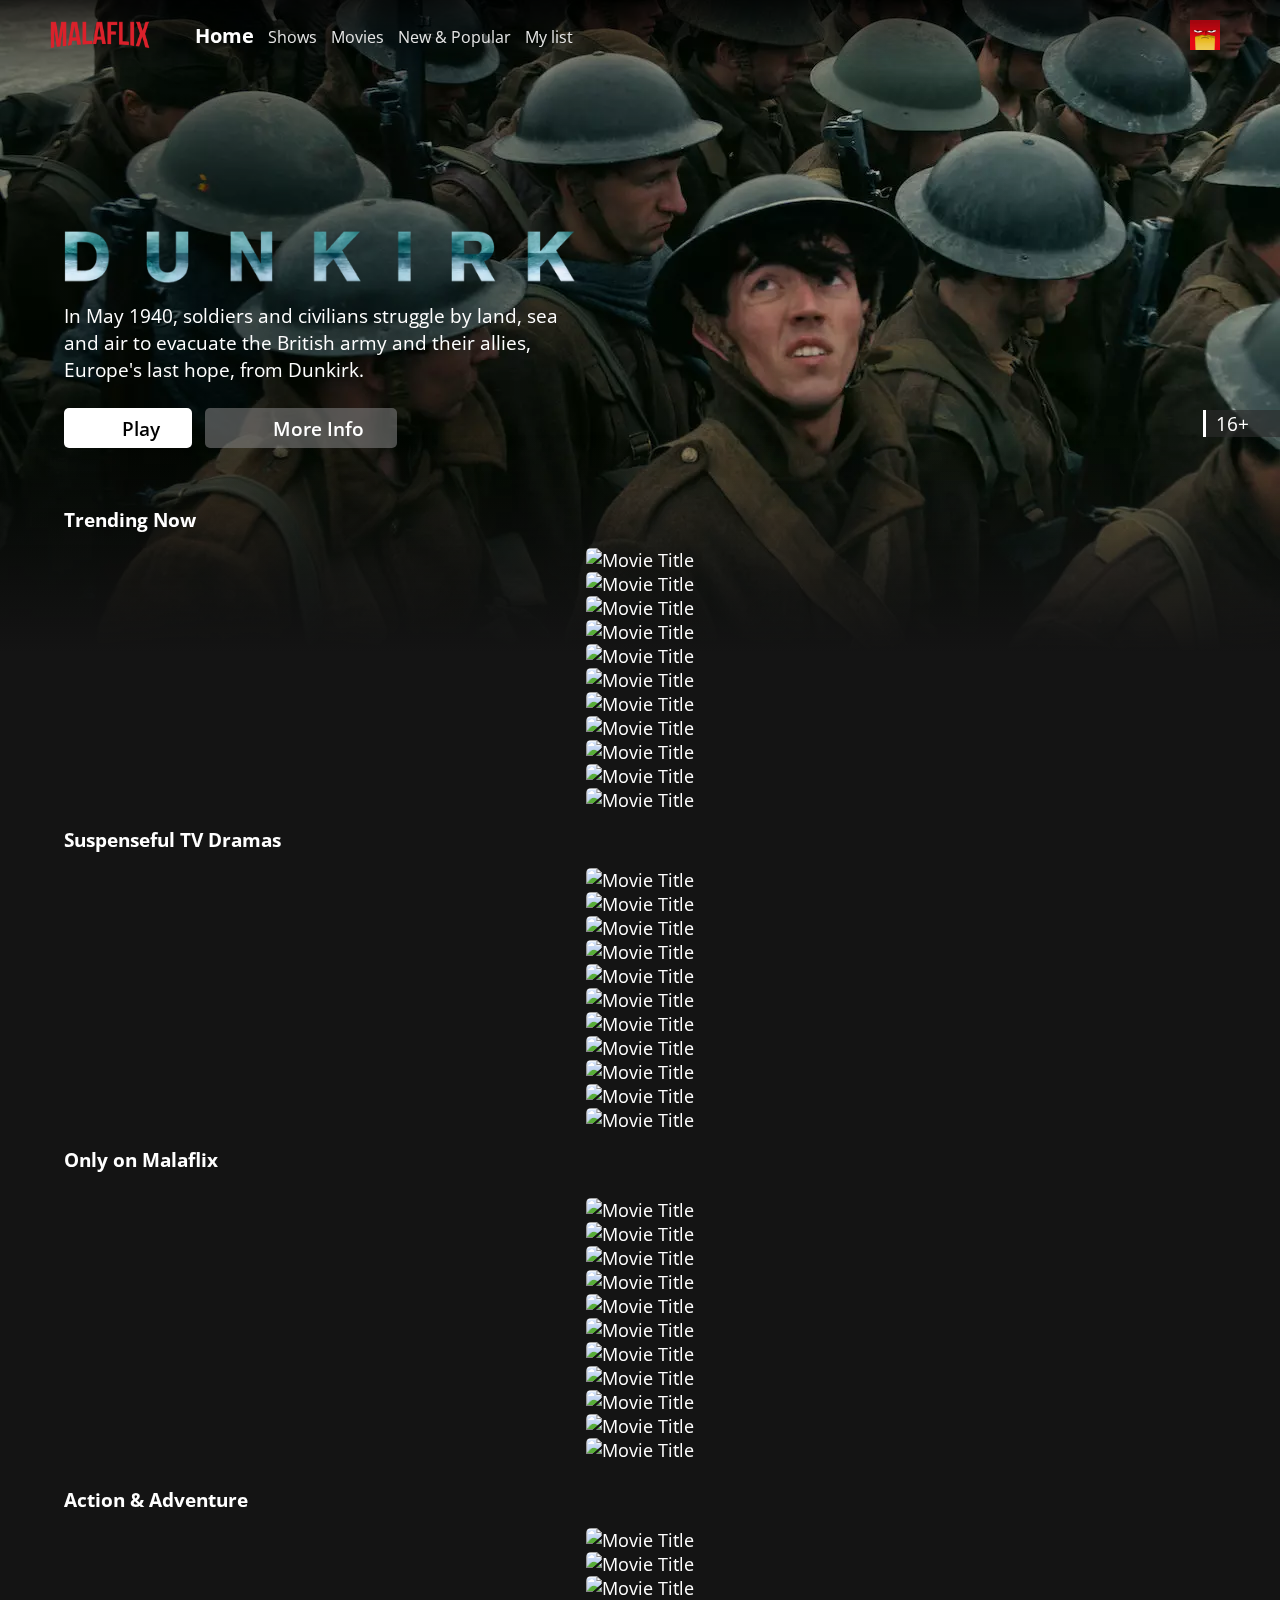
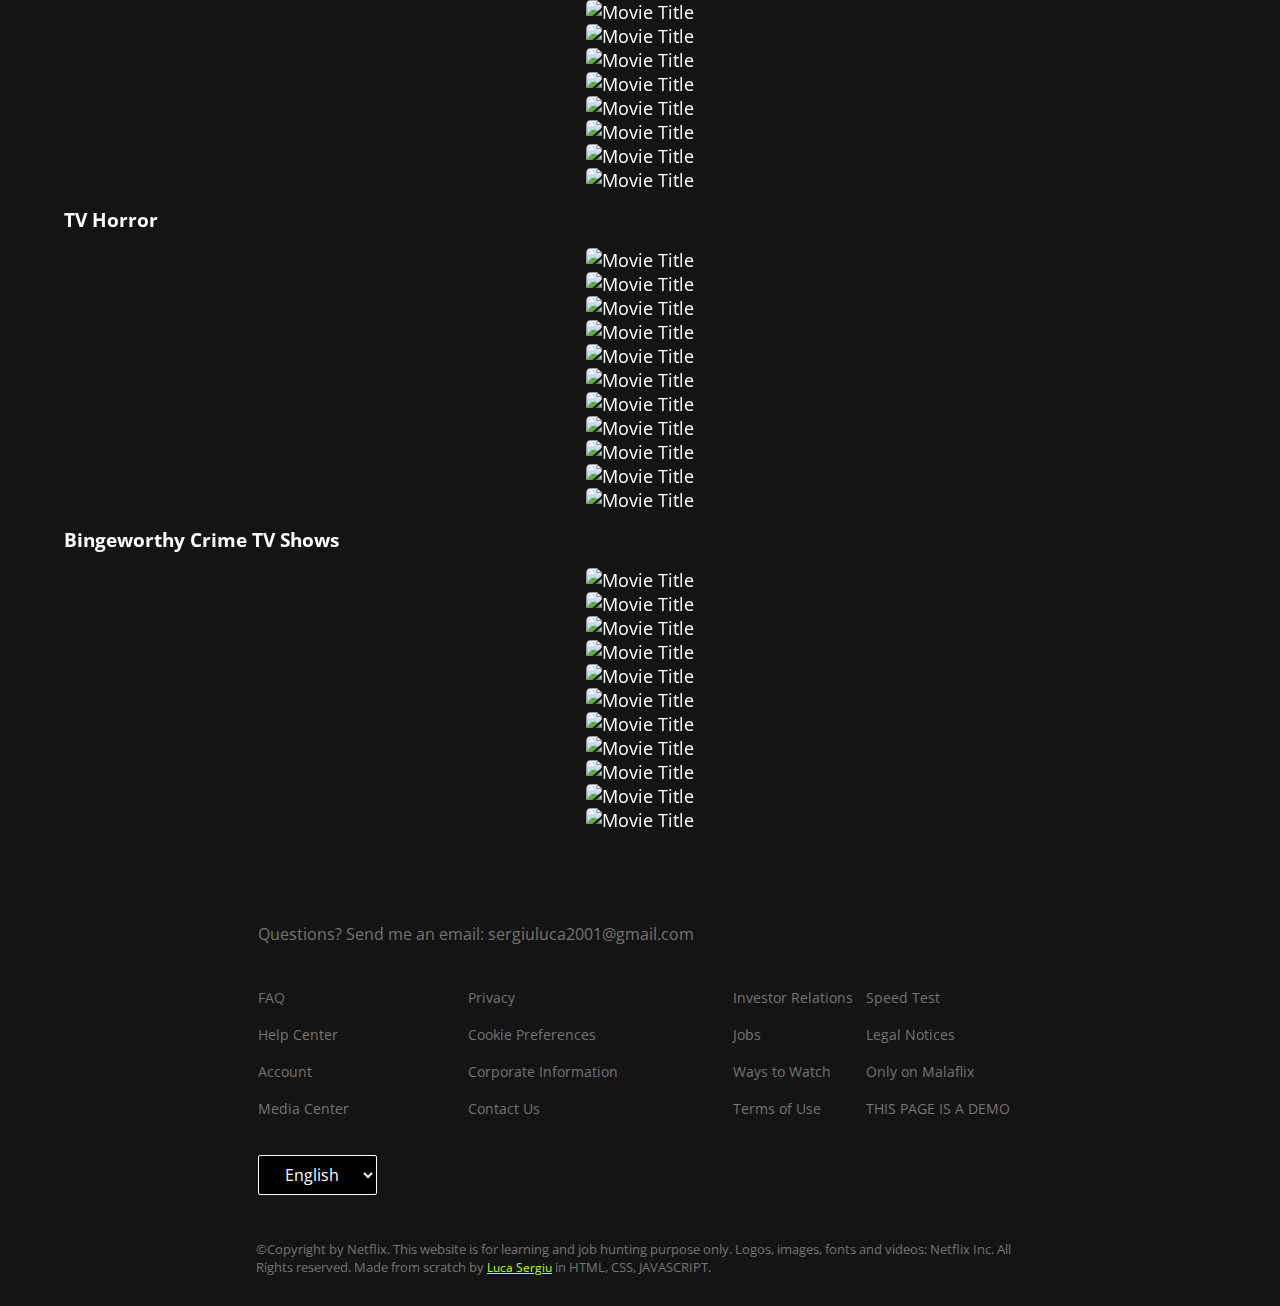
==== commit ff223899: "fixes" ====
--- a/pages/browse.html
+++ b/pages/browse.html
@@ -15,11 +15,9 @@
     <script type="module" src="https://unpkg.com/ionicons@5.5.2/dist/ionicons/ionicons.esm.js"></script>
     <script nomodule src="https://unpkg.com/ionicons@5.5.2/dist/ionicons/ionicons.js"></script>
 
-    <link rel="stylesheet" href="https://unpkg.com/swiper/swiper-bundle.css" />
-    <link rel="stylesheet" href="https://unpkg.com/swiper/swiper-bundle.min.css" />
+    <link rel="stylesheet" href="https://unpkg.com/swiper@7/swiper-bundle.min.css"/>
 
-    <script src="https://unpkg.com/swiper/swiper-bundle.js"></script>
-    <script src="https://unpkg.com/swiper/swiper-bundle.min.js"></script>
+    <script src="https://unpkg.com/swiper@7/swiper-bundle.min.js"></script>
     <!-- Include Handlebars from a CDN -->
     <script src="https://cdn.jsdelivr.net/npm/handlebars@latest/dist/handlebars.js"></script>
 
